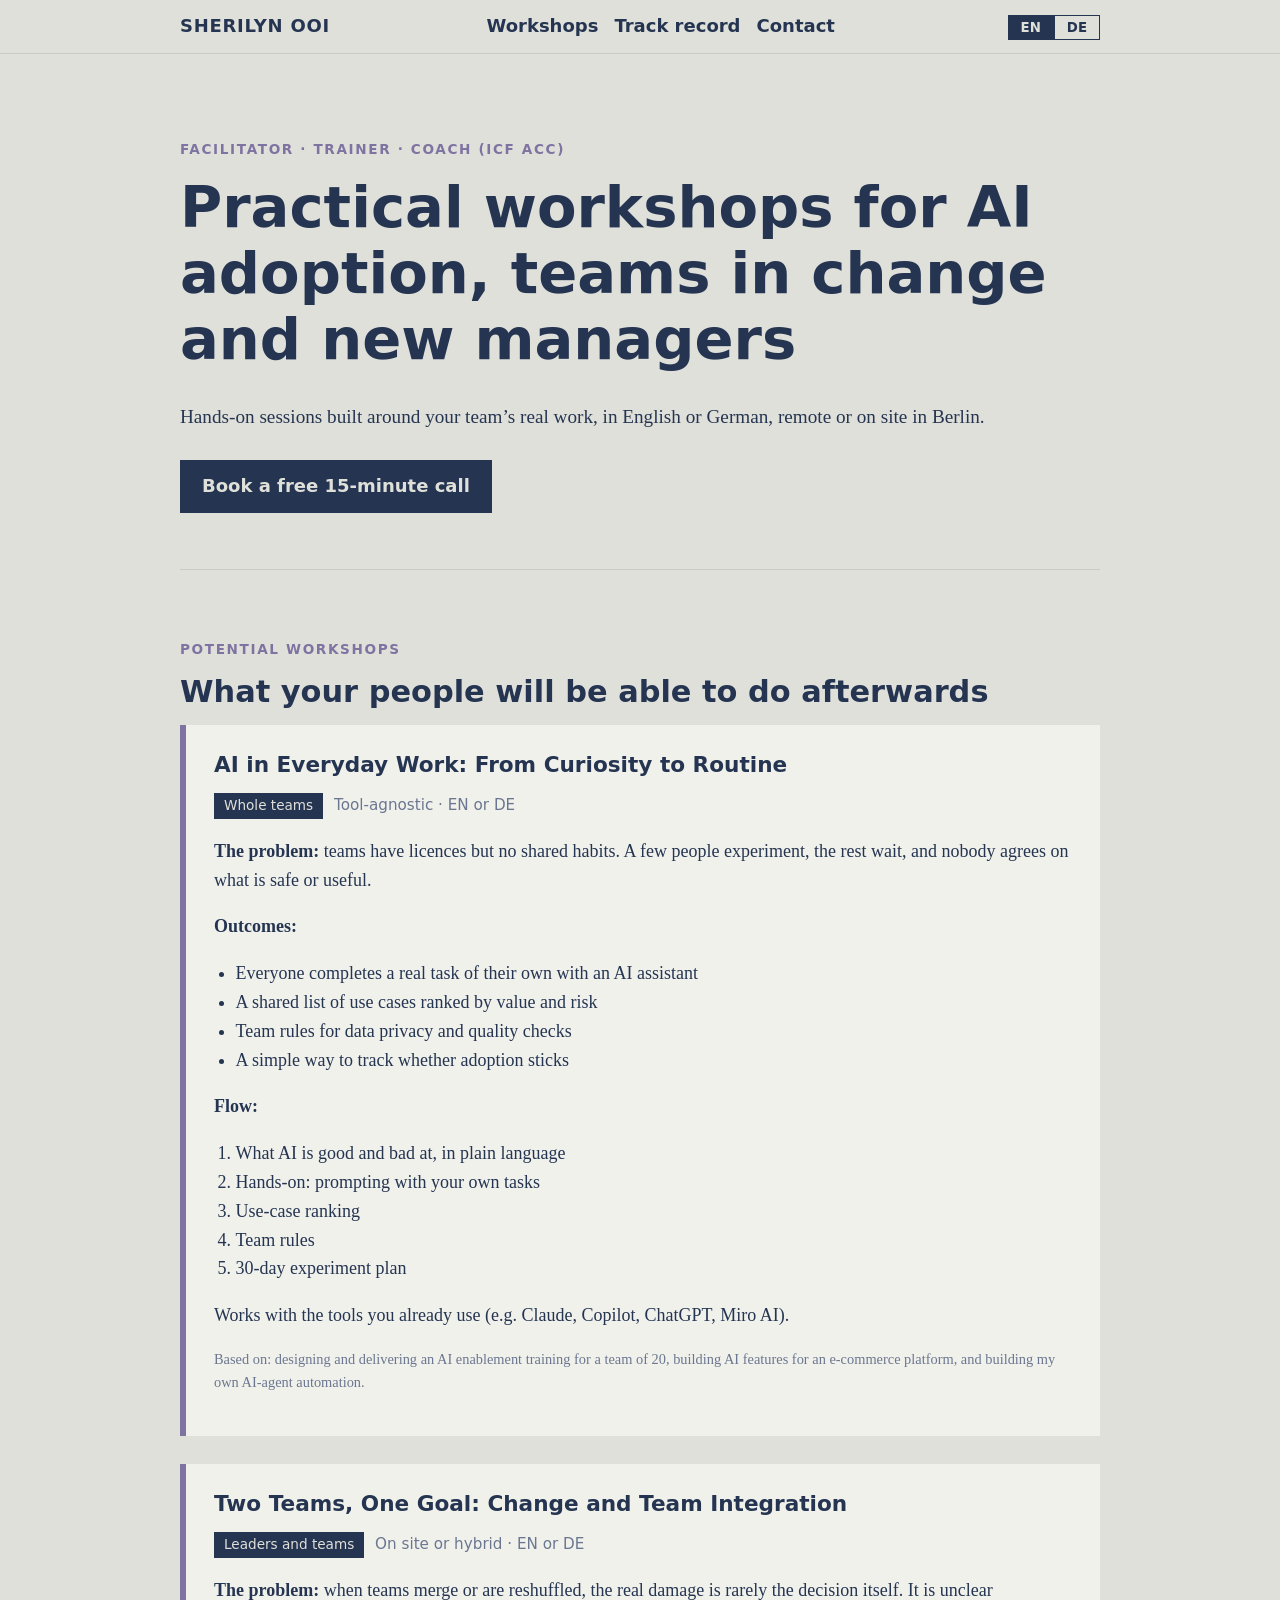
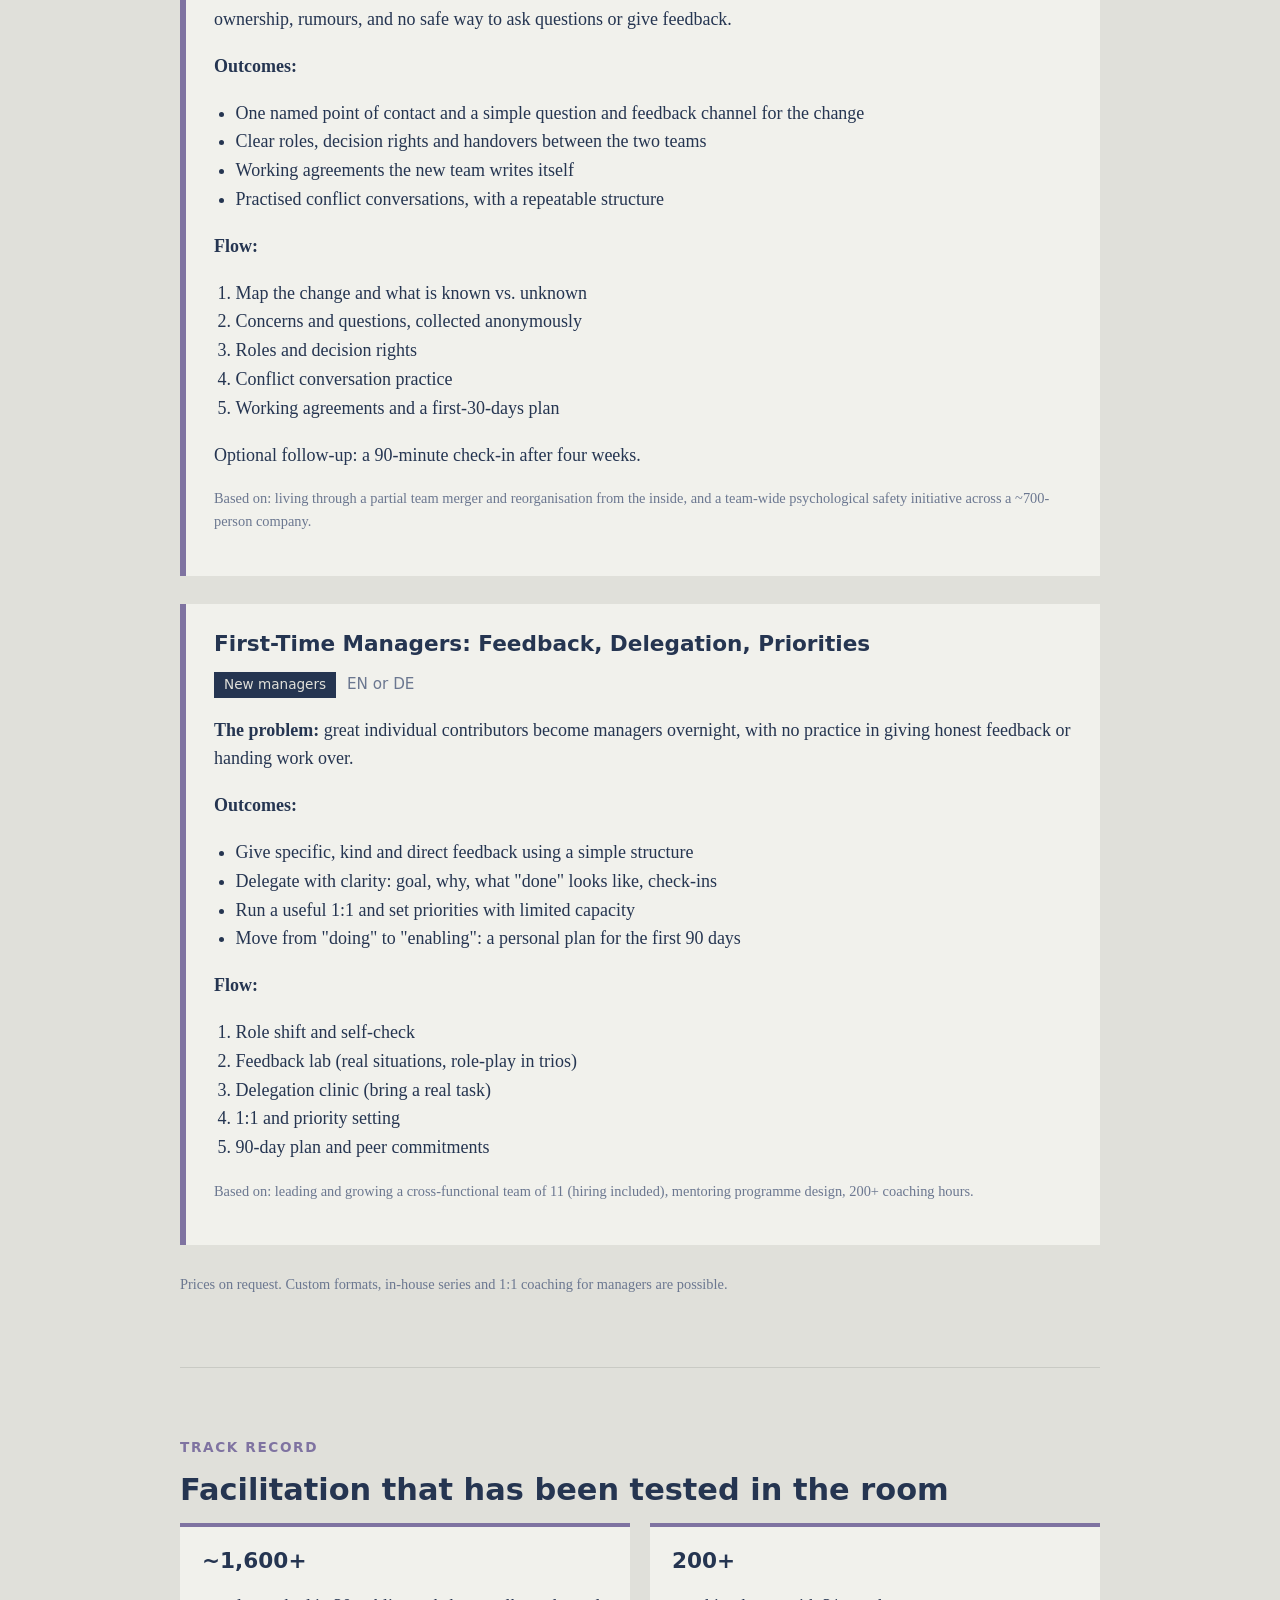
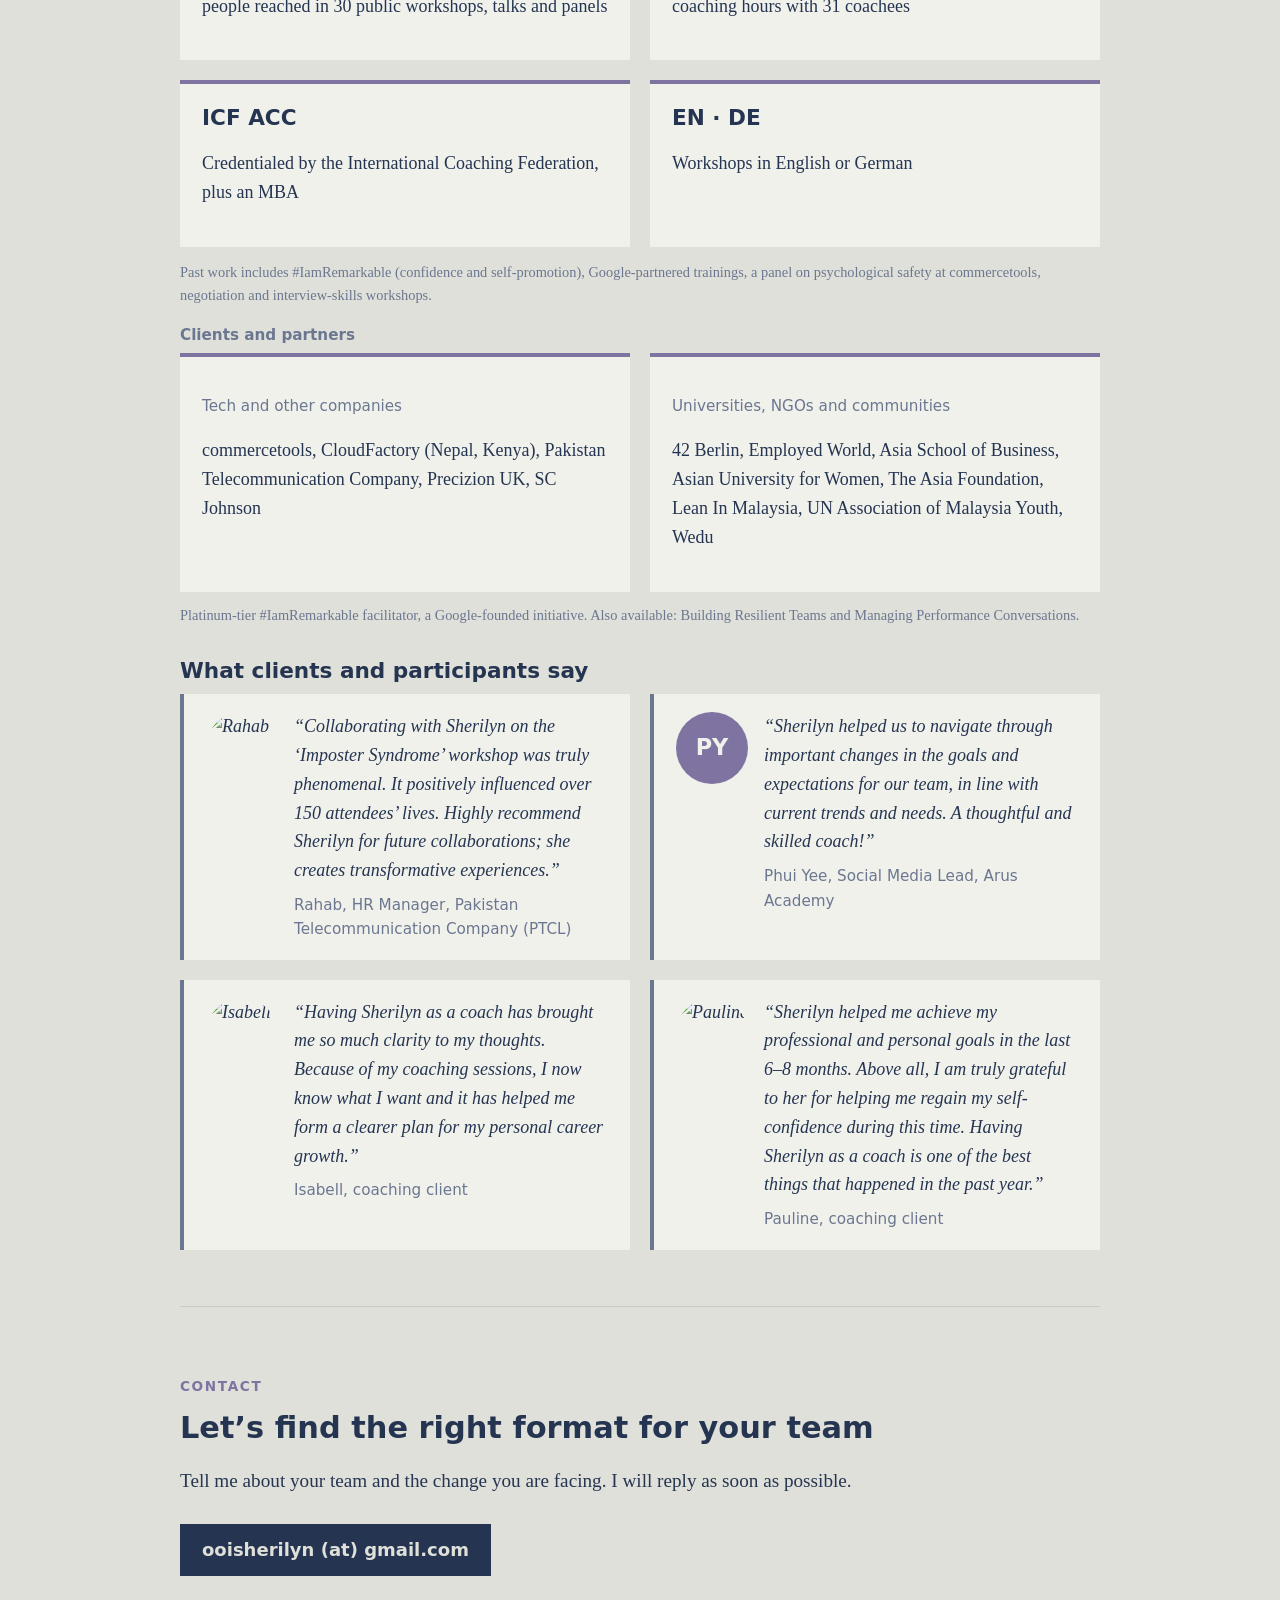
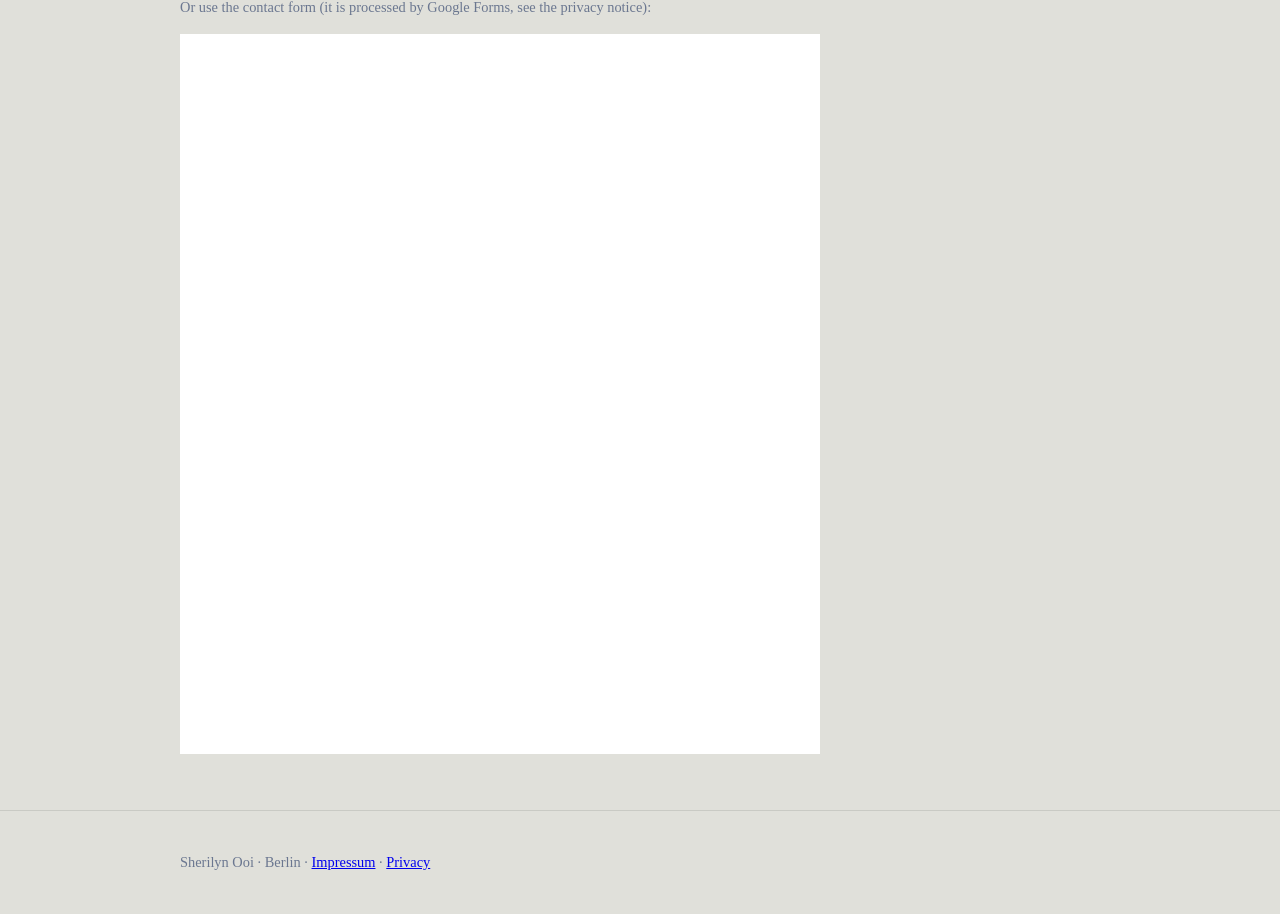
==== freelance.html @ 62cc02b4 "Add files via upload" ====
<!doctype html>
<html lang="en" data-lang="en">
<head>
<meta charset="utf-8">
<meta name="viewport" content="width=device-width, initial-scale=1">
<title>Sherilyn Ooi – Workshops / Workshops</title>
<meta name="description" content="Workshops for new managers, team integration and AI in everyday work. Workshops für neue Führungskräfte, Teamintegration und KI im Arbeitsalltag.">
<link rel="stylesheet" href="fonts/fonts.css">
<!-- Analytics (cookieless, EU): add Plausible or Umami snippet here once the domain exists.
     <script defer data-domain="YOURDOMAIN" src="https://plausible.io/js/script.js"></script> -->
<style>
  /* Brand tokens taken from the "Craft Your Story" deck */
  :root{
    --bg:#e0e0da; --paper:#f1f1ec; --navy:#253551; --slate:#6b7790; --purple:#7f73a1; --line:#c9cac4;
    --head:'Barlow Semi Condensed',system-ui,sans-serif; --body:'PT Serif',Georgia,serif;
  }
  *{box-sizing:border-box}
  html{scroll-behavior:smooth}
  body{margin:0;background:var(--bg);color:var(--navy);font-family:var(--body);font-size:18px;line-height:1.6}
  .wrap{max-width:960px;margin:0 auto;padding:0 20px}
  header{position:sticky;top:0;background:var(--bg);border-bottom:1px solid var(--line);z-index:5}
  header .wrap{display:flex;justify-content:space-between;align-items:center;gap:12px;padding-top:12px;padding-bottom:12px}
  .brand{font-family:var(--head);font-weight:700;letter-spacing:.04em;text-transform:uppercase}
  nav a{font-family:var(--head);font-weight:600;color:var(--navy);text-decoration:none;margin-right:16px}
  .lang button{font-family:var(--head);font-weight:600;border:1px solid var(--navy);background:transparent;color:var(--navy);padding:4px 12px;cursor:pointer}
  .lang button[aria-pressed=true]{background:var(--navy);color:var(--bg)}
  h1,h2,h3{font-family:var(--head);line-height:1.15;margin:0 0 .5em}
  h1{font-size:clamp(2.2rem,6vw,3.6rem);font-weight:700}
  h2{font-size:1.9rem;font-weight:700;margin-top:0}
  h3{font-size:1.35rem;font-weight:600}
  .eyebrow{font-family:var(--head);color:var(--purple);font-weight:600;letter-spacing:.12em;text-transform:uppercase;font-size:.85rem}
  section{padding:56px 0;border-top:1px solid var(--line)}
  .hero{padding:72px 0 56px;border-top:0}
  .lead{font-size:1.2rem;max-width:44em}
  .btn{display:inline-block;background:var(--navy);color:var(--bg);font-family:var(--head);font-weight:600;padding:12px 22px;text-decoration:none;margin-top:8px}
  .grid{display:grid;gap:20px;grid-template-columns:repeat(auto-fit,minmax(260px,1fr))}
  .card{background:var(--paper);border-top:4px solid var(--purple);padding:22px}
  .meta{font-family:var(--head);color:var(--slate);font-size:.95rem}
  .offer{background:var(--paper);padding:28px;margin-bottom:28px;border-left:6px solid var(--purple)}
  .offer ol,.offer ul{padding-left:1.2em;margin:.4em 0 1em}
  .tag{display:inline-block;font-family:var(--head);font-size:.85rem;background:var(--navy);color:var(--bg);padding:2px 10px;margin-right:6px}
  blockquote{margin:0;padding:18px 22px;background:var(--paper);border-left:4px solid var(--slate);font-style:italic}
  blockquote cite{display:block;font-style:normal;font-family:var(--head);color:var(--slate);margin-top:8px;font-size:.95rem}
  .note{font-size:.9rem;color:var(--slate)}
  .hero-grid{display:grid;grid-template-columns:1fr auto;gap:32px;align-items:center}
  .portrait{margin:0;max-width:340px}.portrait img{width:340px;height:260px;object-fit:cover;display:block}
  .cols2{display:grid;gap:20px;grid-template-columns:1fr 1fr}
  .av{width:72px;height:72px;border-radius:50%;object-fit:cover;flex:none}
  .av-i{width:72px;height:72px;border-radius:50%;flex:none;background:var(--purple);color:var(--paper);display:flex;align-items:center;justify-content:center;font-family:var(--head);font-weight:700;font-size:1.4rem;font-style:normal}
  blockquote.t{display:flex;gap:16px;align-items:flex-start}
  .offer ol.flow{margin:.2em 0 1em}
  @media(max-width:700px){.hero-grid{grid-template-columns:1fr}.cols2{grid-template-columns:1fr}.portrait img{width:100%;height:auto;max-height:360px}}
  footer{padding:40px 0;border-top:1px solid var(--line);font-size:.95rem}
  /* bilingual switch */
  html[data-lang="en"] [lang="de"]{display:none}
  html[data-lang="de"] [lang="en"]{display:none}
  @media(max-width:560px){body{font-size:17px}nav{display:none}}
</style>
</head>
<body>
<header><div class="wrap">
  <div class="brand">Sherilyn Ooi</div>
  <nav><a href="#workshops"><span lang="en">Workshops</span><span lang="de">Workshops</span></a><a href="#proof"><span lang="en">Track record</span><span lang="de">Referenzen</span></a><a href="#contact"><span lang="en">Contact</span><span lang="de">Kontakt</span></a></nav>
  <div class="lang" role="group" aria-label="Language">
    <button type="button" data-set="en" aria-pressed="true">EN</button><button type="button" data-set="de" aria-pressed="false">DE</button>
  </div>
</div></header>

<main class="wrap">
<section class="hero"><div class="hero-grid"><div>
  <p class="eyebrow"><span lang="en">Facilitator · Trainer · Coach (ICF ACC)</span><span lang="de">Facilitatorin · Trainerin · Coach (ICF ACC)</span></p>
  <h1><span lang="en">Practical workshops for AI adoption, teams in change and new managers</span><span lang="de">Praxisnahe Workshops für KI-Einführung, Teams im Wandel und neue Führungskräfte</span></h1>
  <p class="lead"><span lang="en">Hands-on sessions built around your team’s real work, in English or German, remote or on site in Berlin.</span><span lang="de">Praxisnahe Formate, die an der echten Arbeit Ihres Teams ansetzen, auf Deutsch oder Englisch, remote oder vor Ort in Berlin.</span></p>
  <a class="btn" href="#contact"><span lang="en">Book a free 15-minute call</span><span lang="de">Kostenloses 15-Minuten-Gespräch buchen</span></a>
</div>
<figure class="portrait"><img src="assets/photos/sherilyn.jpg" alt="Sherilyn Ooi facilitating a workshop at 42 Berlin" onerror="this.parentNode.remove()"><figcaption class="note"><span lang="en">Workshop at 42 Berlin, November 2026</span><span lang="de">Workshop bei 42 Berlin, November 2026</span></figcaption></figure>
</div></section>

<section id="workshops">
  <p class="eyebrow"><span lang="en">Potential workshops</span><span lang="de">Mögliche Workshops</span></p>
  <h2><span lang="en">What your people will be able to do afterwards</span><span lang="de">Was Ihre Mitarbeitenden danach können</span></h2>

  <article class="offer">
    <h3><span lang="en">AI in Everyday Work: From Curiosity to Routine</span><span lang="de">KI im Arbeitsalltag: Von Neugier zur Routine</span></h3>
    <p class="meta"><span class="tag"><span lang="en">Whole teams</span><span lang="de">Ganze Teams</span></span> <span lang="en">Tool-agnostic · EN or DE</span><span lang="de">Tool-unabhängig · DE oder EN</span></p>
    <p lang="en"><strong>The problem:</strong> teams have licences but no shared habits. A few people experiment, the rest wait, and nobody agrees on what is safe or useful.</p>
    <p lang="de"><strong>Das Problem:</strong> Teams haben Lizenzen, aber keine gemeinsamen Gewohnheiten. Wenige experimentieren, die anderen warten, und niemand ist sich einig, was sicher und nützlich ist.</p>
    <p lang="en"><strong>Outcomes:</strong></p>
    <ul lang="en"><li>Everyone completes a real task of their own with an AI assistant</li><li>A shared list of use cases ranked by value and risk</li><li>Team rules for data privacy and quality checks</li><li>A simple way to track whether adoption sticks</li></ul>
    <p lang="de"><strong>Ergebnisse:</strong></p>
    <ul lang="de"><li>Alle erledigen eine echte eigene Aufgabe mit einem KI-Assistenten</li><li>Eine gemeinsame Liste von Anwendungsfällen, geordnet nach Nutzen und Risiko</li><li>Teamregeln zu Datenschutz und Qualitätskontrolle</li><li>Ein einfacher Weg, zu prüfen, ob die Nutzung im Alltag bleibt</li></ul>
    <p lang="en"><strong>Flow:</strong></p>
    <ol class="flow" lang="en"><li>What AI is good and bad at, in plain language</li><li>Hands-on: prompting with your own tasks</li><li>Use-case ranking</li><li>Team rules</li><li>30-day experiment plan</li></ol>
    <p lang="en">Works with the tools you already use (e.g. Claude, Copilot, ChatGPT, Miro AI).</p>
    <p lang="de"><strong>Ablauf:</strong></p>
    <ol class="flow" lang="de"><li>Was KI gut und schlecht kann, in einfacher Sprache</li><li>Praxis: Prompten mit eigenen Aufgaben</li><li>Anwendungsfälle bewerten</li><li>Teamregeln</li><li>30-Tage-Experiment</li></ol>
    <p lang="de">Funktioniert mit den Tools, die Sie bereits nutzen (z. B. Claude, Copilot, ChatGPT, Miro AI).</p>
    <p class="note"><span lang="en">Based on: designing and delivering an AI enablement training for a team of 20, building AI features for an e-commerce platform, and building my own AI-agent automation.</span><span lang="de">Grundlage: Konzeption und Durchführung eines KI-Trainings für ein Team von 20 Personen, Entwicklung von KI-Funktionen für eine E-Commerce-Plattform und eigene KI-Agenten-Automatisierung.</span></p>
  </article>

  <article class="offer">
    <h3><span lang="en">Two Teams, One Goal: Change and Team Integration</span><span lang="de">Zwei Teams, ein Ziel: Veränderung und Teamintegration</span></h3>
    <p class="meta"><span class="tag"><span lang="en">Leaders and teams</span><span lang="de">Führung und Teams</span></span> <span lang="en">On site or hybrid · EN or DE</span><span lang="de">Vor Ort oder hybrid · DE oder EN</span></p>
    <p lang="en"><strong>The problem:</strong> when teams merge or are reshuffled, the real damage is rarely the decision itself. It is unclear ownership, rumours, and no safe way to ask questions or give feedback.</p>
    <p lang="de"><strong>Das Problem:</strong> Wenn Teams zusammengelegt oder neu sortiert werden, entsteht der eigentliche Schaden selten durch die Entscheidung selbst, sondern durch unklare Verantwortung, Gerüchte und fehlende Möglichkeiten, Fragen zu stellen oder Feedback zu geben.</p>
    <p lang="en"><strong>Outcomes:</strong></p>
    <ul lang="en"><li>One named point of contact and a simple question and feedback channel for the change</li><li>Clear roles, decision rights and handovers between the two teams</li><li>Working agreements the new team writes itself</li><li>Practised conflict conversations, with a repeatable structure</li></ul>
    <p lang="de"><strong>Ergebnisse:</strong></p>
    <ul lang="de"><li>Eine benannte Ansprechperson und ein einfacher Kanal für Fragen und Feedback zur Veränderung</li><li>Klare Rollen, Entscheidungsrechte und Übergaben zwischen den beiden Teams</li><li>Arbeitsvereinbarungen, die das neue Team selbst formuliert</li><li>Geübte Konfliktgespräche mit einer wiederholbaren Struktur</li></ul>
    <p lang="en"><strong>Flow:</strong></p>
    <ol class="flow" lang="en"><li>Map the change and what is known vs. unknown</li><li>Concerns and questions, collected anonymously</li><li>Roles and decision rights</li><li>Conflict conversation practice</li><li>Working agreements and a first-30-days plan</li></ol>
    <p lang="en">Optional follow-up: a 90-minute check-in after four weeks.</p>
    <p lang="de"><strong>Ablauf:</strong></p>
    <ol class="flow" lang="de"><li>Die Veränderung kartieren: Was ist bekannt, was offen?</li><li>Sorgen und Fragen anonym sammeln</li><li>Rollen und Entscheidungsrechte</li><li>Konfliktgespräche üben</li><li>Arbeitsvereinbarungen und Plan für die ersten 30 Tage</li></ol>
    <p lang="de">Optional: 90-Minuten-Check-in nach vier Wochen.</p>
    <p class="note"><span lang="en">Based on: living through a partial team merger and reorganisation from the inside, and a team-wide psychological safety initiative across a ~700-person company.</span><span lang="de">Grundlage: Erfahrung aus einer teilweisen Teamzusammenlegung und Umstrukturierung von innen und einer unternehmensweiten Initiative für psychologische Sicherheit in einem Unternehmen mit ca. 700 Mitarbeitenden.</span></p>
  </article>

  <article class="offer">
    <h3><span lang="en">First-Time Managers: Feedback, Delegation, Priorities</span><span lang="de">Erste Führungsrolle: Feedback, Delegieren, Prioritäten</span></h3>
    <p class="meta"><span class="tag"><span lang="en">New managers</span><span lang="de">Neue Führungskräfte</span></span> <span lang="en">EN or DE</span><span lang="de">DE oder EN</span></p>
    <p lang="en"><strong>The problem:</strong> great individual contributors become managers overnight, with no practice in giving honest feedback or handing work over.</p>
    <p lang="de"><strong>Das Problem:</strong> Starke Fachkräfte werden über Nacht Führungskraft, ohne je geübt zu haben, ehrliches Feedback zu geben oder Aufgaben abzugeben.</p>
    <p lang="en"><strong>Outcomes:</strong></p>
    <ul lang="en"><li>Give specific, kind and direct feedback using a simple structure</li><li>Delegate with clarity: goal, why, what "done" looks like, check-ins</li><li>Run a useful 1:1 and set priorities with limited capacity</li><li>Move from "doing" to "enabling": a personal plan for the first 90 days</li></ul>
    <p lang="de"><strong>Ergebnisse:</strong></p>
    <ul lang="de"><li>Konkretes, wertschätzendes und direktes Feedback mit einer einfachen Struktur geben</li><li>Klar delegieren: Ziel, Zweck, Fertig-Kriterium, Abstimmungstermine</li><li>Ein nützliches 1:1 führen und bei knappen Kapazitäten Prioritäten setzen</li><li>Vom „Selbermachen“ zum „Ermöglichen“: ein persönlicher Plan für die ersten 90 Tage</li></ul>
    <p lang="en"><strong>Flow:</strong></p>
    <ol class="flow" lang="en"><li>Role shift and self-check</li><li>Feedback lab (real situations, role-play in trios)</li><li>Delegation clinic (bring a real task)</li><li>1:1 and priority setting</li><li>90-day plan and peer commitments</li></ol>
    <p lang="de"><strong>Ablauf:</strong></p>
    <ol class="flow" lang="de"><li>Rollenwechsel und Selbstcheck</li><li>Feedback-Labor (echte Situationen, Rollenspiele in Dreiergruppen)</li><li>Delegations-Sprechstunde (eigene Aufgabe mitbringen)</li><li>1:1 und Priorisierung</li><li>90-Tage-Plan und Zusagen unter Kolleg:innen</li></ol>
    <p class="note"><span lang="en">Based on: leading and growing a cross-functional team of 11 (hiring included), mentoring programme design, 200+ coaching hours.</span><span lang="de">Grundlage: Leitung und Aufbau eines funktionsübergreifenden Teams mit 11 Personen (inkl. Einstellungen), Konzeption von Mentoring-Programmen, über 200 Coaching-Stunden.</span></p>
  </article>
  <p class="note"><span lang="en">Prices on request. Custom formats, in-house series and 1:1 coaching for managers are possible.</span><span lang="de">Preise auf Anfrage. Individuelle Formate, interne Workshop-Reihen und 1:1-Coaching für Führungskräfte sind möglich.</span></p>
</section>

<section id="proof">
  <p class="eyebrow"><span lang="en">Track record</span><span lang="de">Referenzen</span></p>
  <h2><span lang="en">Facilitation that has been tested in the room</span><span lang="de">Facilitation, die sich im Raum bewährt hat</span></h2>
  <div class="cols2">
    <div class="card"><h3>~1,600+</h3><p lang="en">people reached in 30 public workshops, talks and panels</p><p lang="de">Teilnehmende in 30 öffentlichen Workshops, Vorträgen und Panels</p></div>
    <div class="card"><h3>200+</h3><p lang="en">coaching hours with 31 coachees</p><p lang="de">Coaching-Stunden mit 31 Coachees</p></div>
    <div class="card"><h3>ICF ACC</h3><p lang="en">Credentialed by the International Coaching Federation, plus an MBA</p><p lang="de">Zertifiziert durch die International Coaching Federation, dazu ein MBA</p></div>
    <div class="card"><h3>EN · DE</h3><p lang="en">Workshops in English or German</p><p lang="de">Workshops auf Englisch oder Deutsch</p></div>
  </div>
  <p class="note"><span lang="en">Past work includes #IamRemarkable (confidence and self-promotion), Google-partnered trainings, a panel on psychological safety at commercetools, negotiation and interview-skills workshops.</span><span lang="de">Frühere Arbeit u. a. #IamRemarkable (Selbstvertrauen und Selbstdarstellung), Trainings mit Google, ein Panel zu psychologischer Sicherheit bei commercetools, Workshops zu Verhandlung und Bewerbungsgesprächen.</span></p>

  <div class="clients" style="margin-top:20px">
    <h3 class="meta" style="margin:0 0 8px"><span lang="en">Clients and partners</span><span lang="de">Kunden und Partner</span></h3>
    <div class="cols2">
      <div class="card"><p class="meta"><span lang="en">Tech and other companies</span><span lang="de">Tech- und weitere Unternehmen</span></p><p>commercetools, CloudFactory (Nepal, Kenya), Pakistan Telecommunication Company, Precizion UK, SC Johnson</p></div>
      <div class="card"><p class="meta"><span lang="en">Universities, NGOs and communities</span><span lang="de">Hochschulen, NGOs und Communities</span></p><p>42 Berlin, Employed World, Asia School of Business, Asian University for Women, The Asia Foundation, Lean In Malaysia, UN Association of Malaysia Youth, Wedu</p></div>
    </div>
  </div>
  <p class="note" style="margin-top:12px"><span lang="en">Platinum-tier #IamRemarkable facilitator, a Google-founded initiative. Also available: Building Resilient Teams and Managing Performance Conversations.</span><span lang="de">Platin-Facilitatorin bei #IamRemarkable, einer von Google gegründeten Initiative. Außerdem im Angebot: „Resiliente Teams aufbauen“ und „Leistungsgespräche wirksam führen“.</span></p>

  <h3 style="margin-top:32px"><span lang="en">What clients and participants say</span><span lang="de">Was Kund:innen und Teilnehmende sagen</span></h3>
  <div class="cols2">
    <blockquote class="t"><img class="av" src="assets/photos/rahab.jpg" alt="Rahab" loading="lazy"><div><span lang="en">“Collaborating with Sherilyn on the ‘Imposter Syndrome’ workshop was truly phenomenal. It positively influenced over 150 attendees’ lives. Highly recommend Sherilyn for future collaborations; she creates transformative experiences.”</span><span lang="de">„Die Zusammenarbeit mit Sherilyn beim Workshop ‚Imposter-Syndrom‘ war wirklich phänomenal. Er hat das Leben von über 150 Teilnehmenden positiv beeinflusst. Ich empfehle Sherilyn uneingeschränkt für weitere Kooperationen; sie schafft transformative Erfahrungen.“</span><cite>Rahab, HR Manager, Pakistan Telecommunication Company (PTCL)</cite></div></blockquote>
    <blockquote class="t"><div class="av-i" aria-hidden="true">PY</div><div><span lang="en">“Sherilyn helped us to navigate through important changes in the goals and expectations for our team, in line with current trends and needs. A thoughtful and skilled coach!”</span><span lang="de">„Sherilyn hat uns geholfen, mit wichtigen Änderungen bei Zielen und Erwartungen in unserem Team umzugehen. Eine umsichtige und kompetente Coachin!“</span><cite>Phui Yee, Social Media Lead, Arus Academy</cite></div></blockquote>
    <blockquote class="t"><img class="av" src="assets/photos/isabell.jpg" alt="Isabell" loading="lazy"><div><span lang="en">“Having Sherilyn as a coach has brought me so much clarity to my thoughts. Because of my coaching sessions, I now know what I want and it has helped me form a clearer plan for my personal career growth.”</span><span lang="de">„Sherilyn als Coach hat mir sehr viel Klarheit gebracht. Durch die Coaching-Sessions weiß ich jetzt, was ich will, und habe einen klareren Plan für meine berufliche Entwicklung.“</span><cite>Isabell, coaching client</cite></div></blockquote>
    <blockquote class="t"><img class="av" src="assets/photos/pauline.jpg" alt="Pauline" loading="lazy"><div><span lang="en">“Sherilyn helped me achieve my professional and personal goals in the last 6–8 months. Above all, I am truly grateful to her for helping me regain my self-confidence during this time. Having Sherilyn as a coach is one of the best things that happened in the past year.”</span><span lang="de">„Sherilyn hat mir geholfen, meine beruflichen und persönlichen Ziele in den letzten 6–8 Monaten zu erreichen. Vor allem bin ich ihr dankbar, dass ich in dieser Zeit mein Selbstvertrauen zurückgewonnen habe. Sherilyn als Coach zu haben, gehört zu den besten Dingen, die mir im vergangenen Jahr passiert sind.“</span><cite>Pauline, coaching client</cite></div></blockquote>
  </div>
</section>

<section id="contact">
  <p class="eyebrow"><span lang="en">Contact</span><span lang="de">Kontakt</span></p>
  <h2><span lang="en">Let’s find the right format for your team</span><span lang="de">Finden wir das passende Format für Ihr Team</span></h2>
  <p class="lead"><span lang="en">Tell me about your team and the change you are facing. I will reply as soon as possible.</span><span lang="de">Erzählen Sie mir von Ihrem Team und der anstehenden Veränderung. Ich antworte so schnell wie möglich.</span></p>
  <a class="btn mail" href="#contact" data-subject="Workshop">ooisherilyn (at) gmail.com</a>
  <p class="note" style="margin-top:20px"><span lang="en">Or use the contact form (it is processed by Google Forms, see the privacy notice):</span><span lang="de">Oder nutzen Sie das Kontaktformular (Verarbeitung über Google Forms, siehe Datenschutzerklärung):</span></p>
  <iframe src="https://docs.google.com/forms/d/e/1FAIpQLSdUksY0whNBCwvub4EhUKR4pakfTNyoDpqbZ3OjsNPMpITAcQ/viewform?embedded=true" title="Contact form" width="100%" height="720" frameborder="0" loading="lazy" style="border:0;background:#fff;max-width:640px;display:block">Loading…</iframe>
</section>
</main>
<footer><div class="wrap note">Sherilyn Ooi · Berlin · <a href="impressum.html">Impressum</a> · <a href="datenschutz.html"><span lang="en">Privacy</span><span lang="de">Datenschutz</span></a></div></footer>

<script>
(function(){
  var root=document.documentElement, buttons=document.querySelectorAll('.lang button');
  function set(l){root.setAttribute('data-lang',l);root.lang=l;
    buttons.forEach(function(b){b.setAttribute('aria-pressed',String(b.dataset.set===l))});
    try{localStorage.setItem('lang',l)}catch(e){}}
  var l=null;
  try{l=new URLSearchParams(location.search).get('lang')||localStorage.getItem('lang')}catch(e){}
  if(!l)l=(navigator.language||'en').slice(0,2)==='de'?'de':'en';
  set(l==='de'?'de':'en');
  buttons.forEach(function(b){b.addEventListener('click',function(){set(b.dataset.set)})});
})();
</script>
<script>
/* Email is assembled in the browser so scrapers reading the HTML never see a complete address. */
(function(){var u='ooisherilyn',d='gmail.com';document.querySelectorAll('a.mail').forEach(function(a){
 a.addEventListener('click',function(e){e.preventDefault();location.href='mailto:'+u+'@'+d+'?subject='+encodeURIComponent(a.dataset.subject||'Hello')});});})();
</script>
</body>
</html>
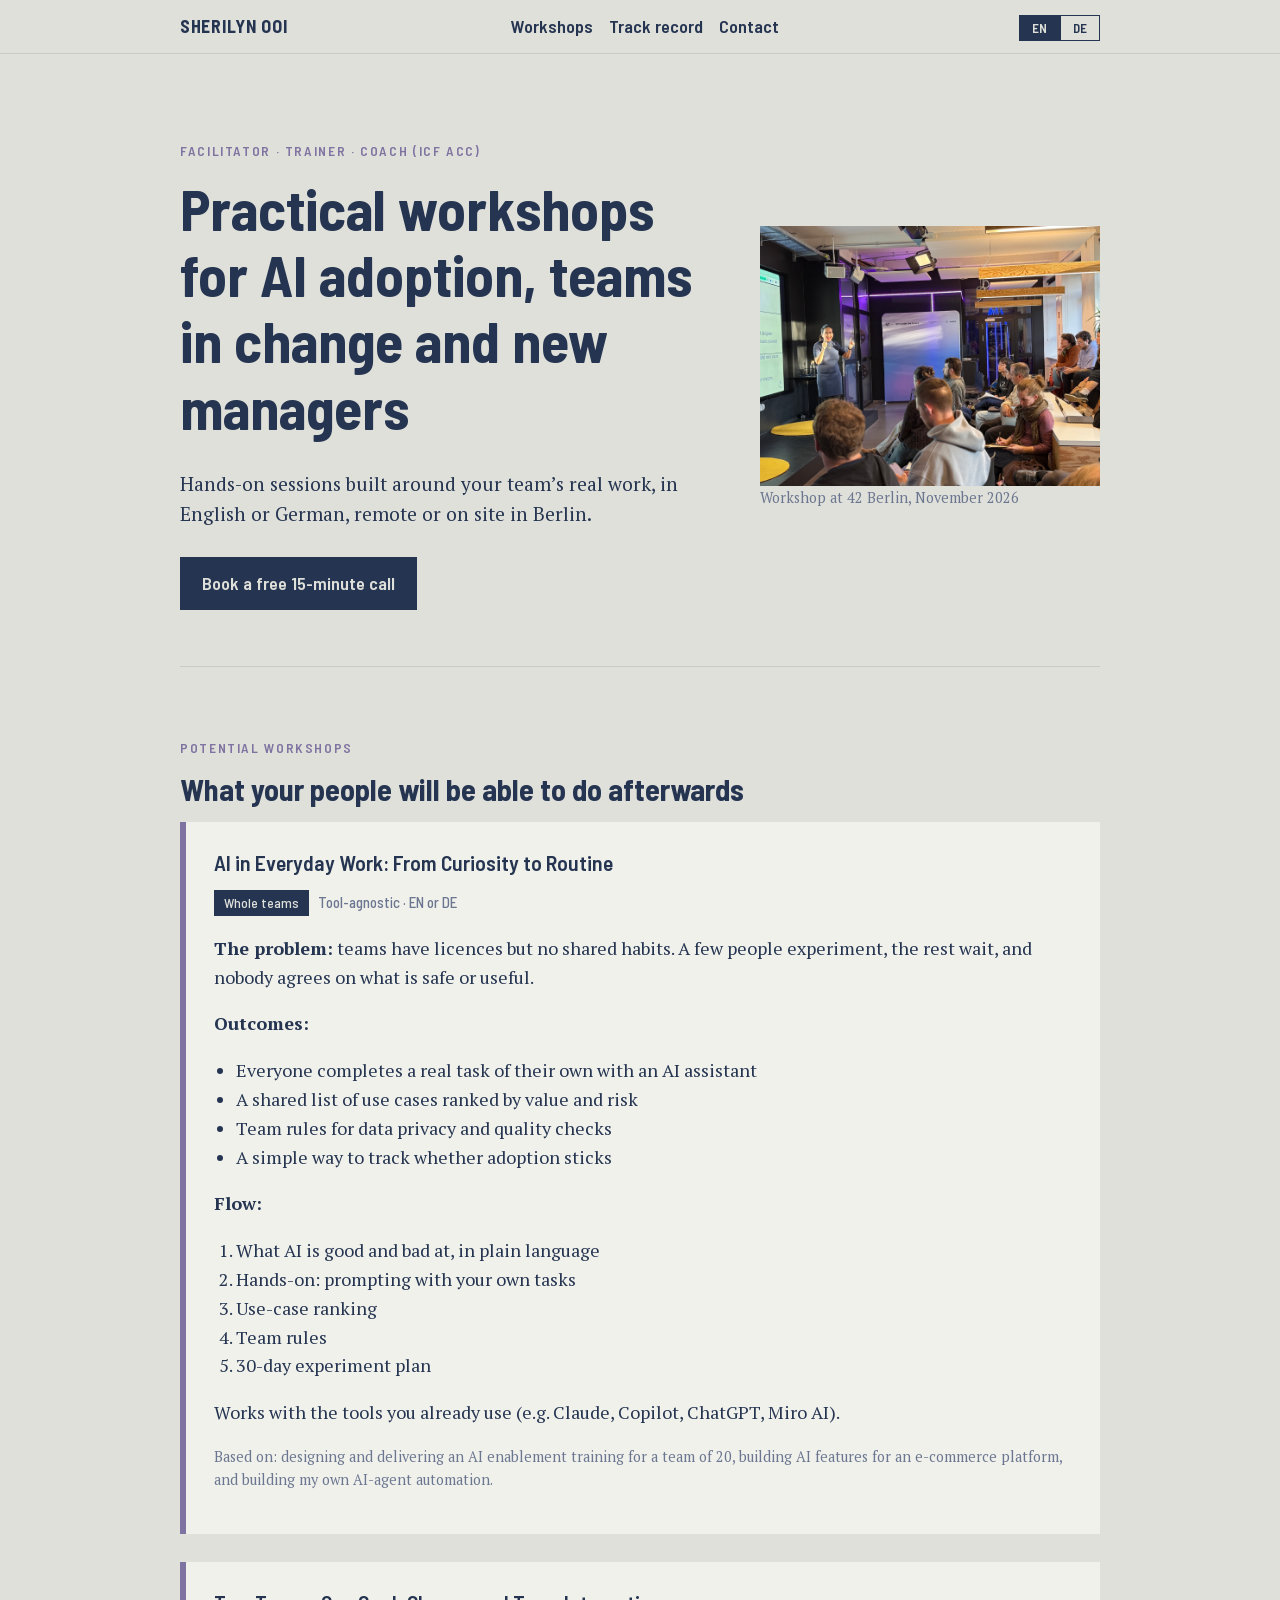
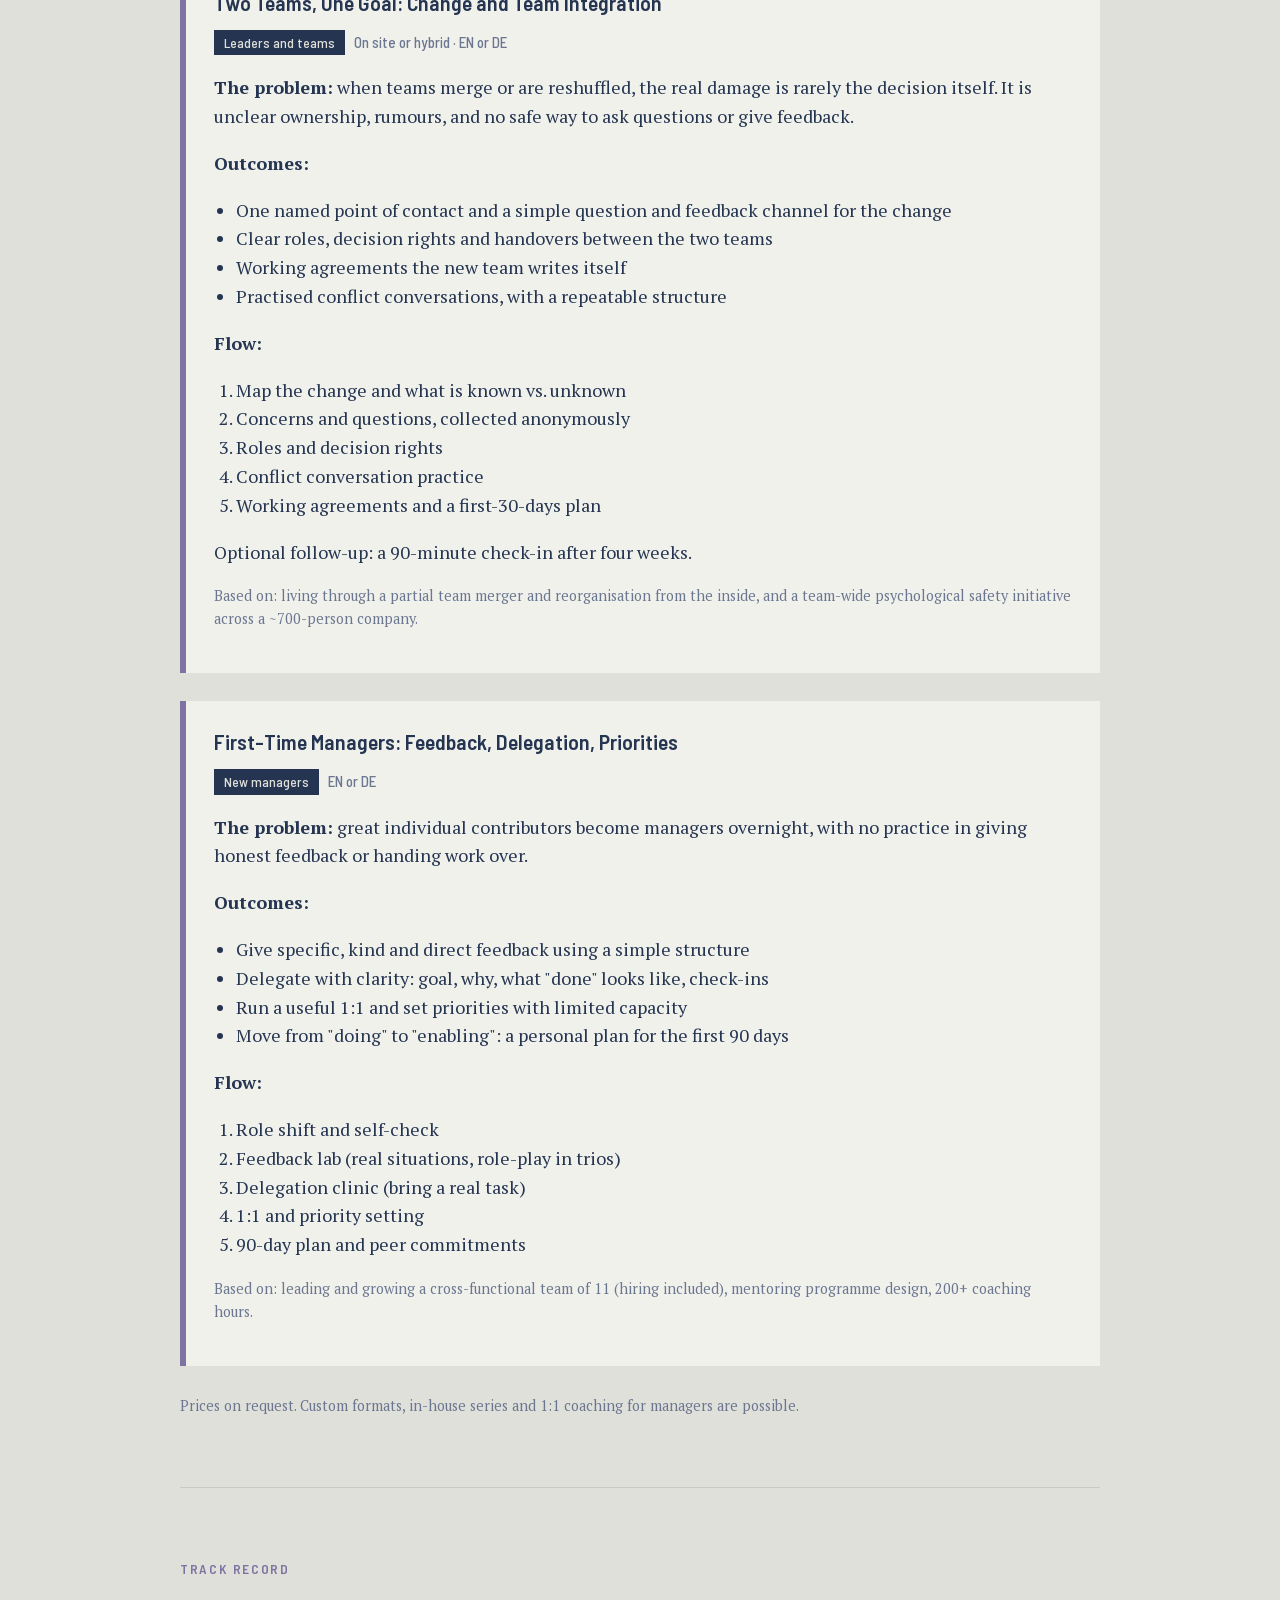
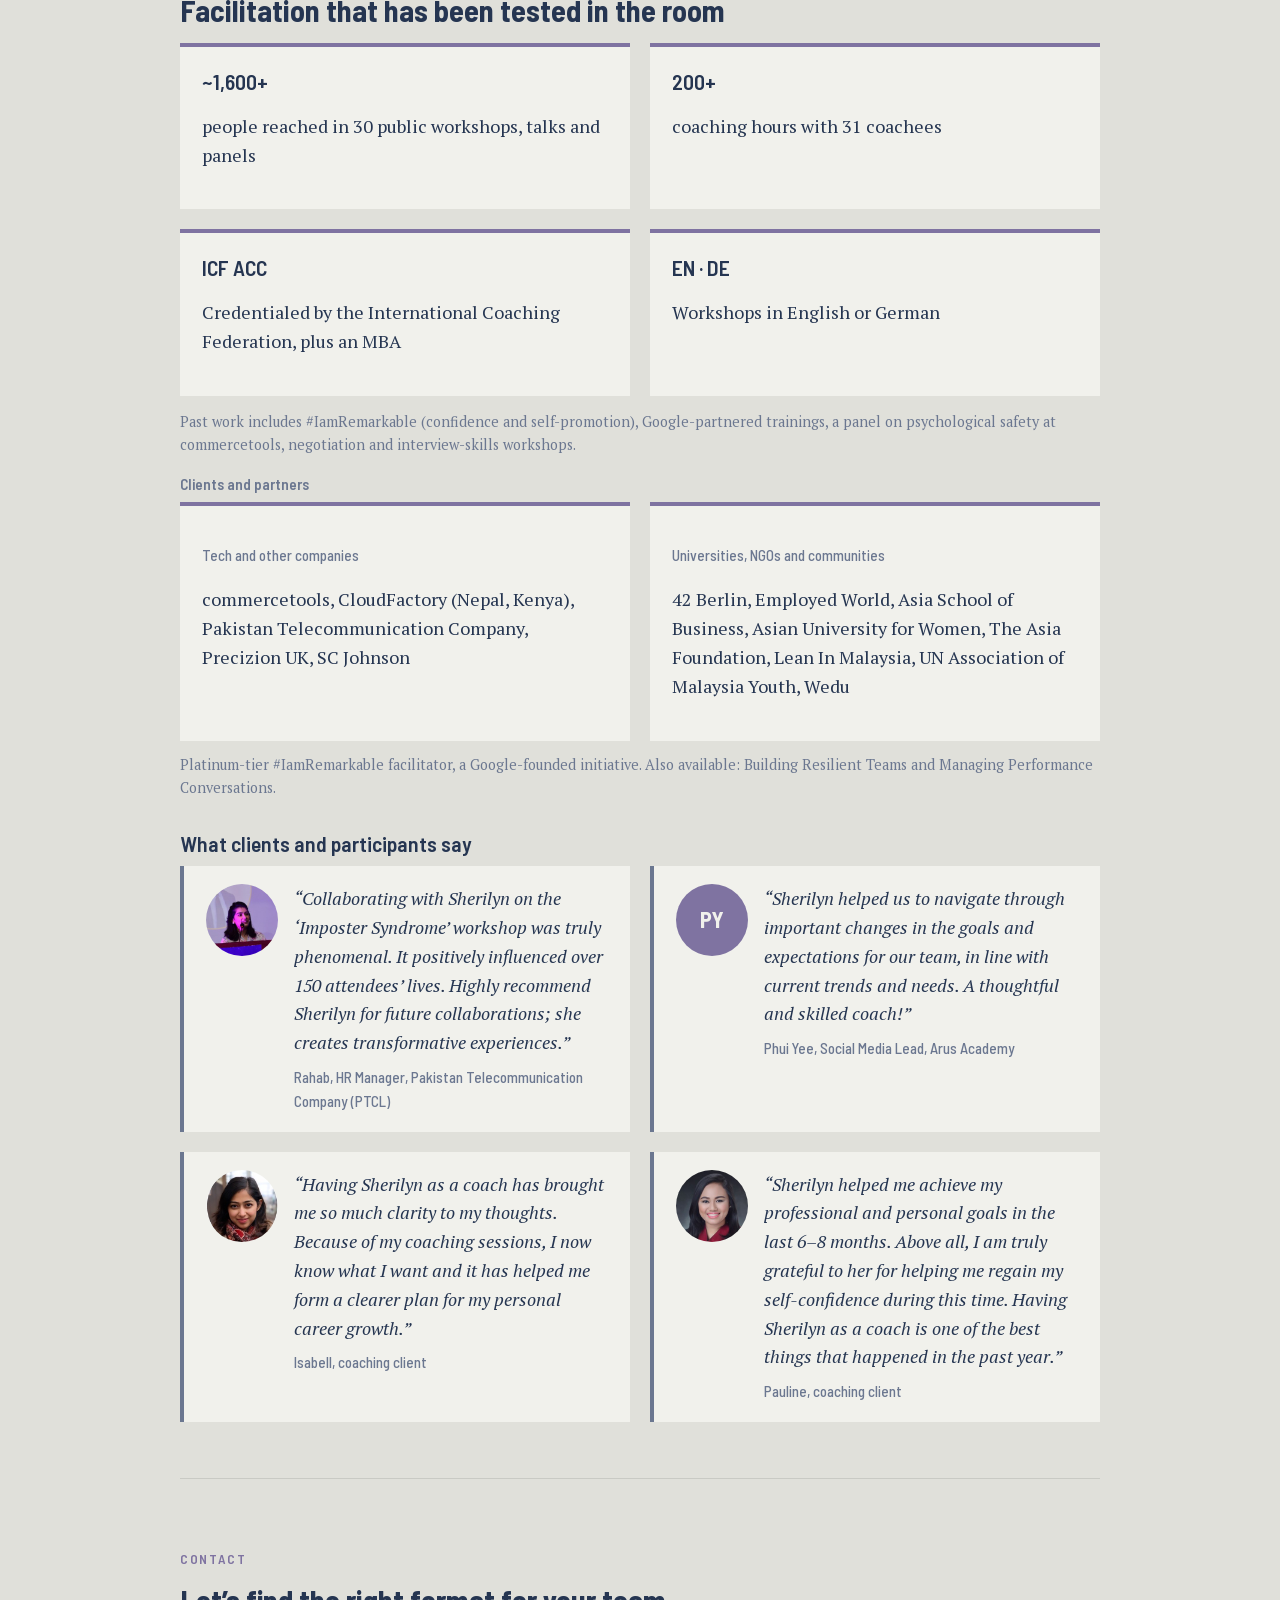
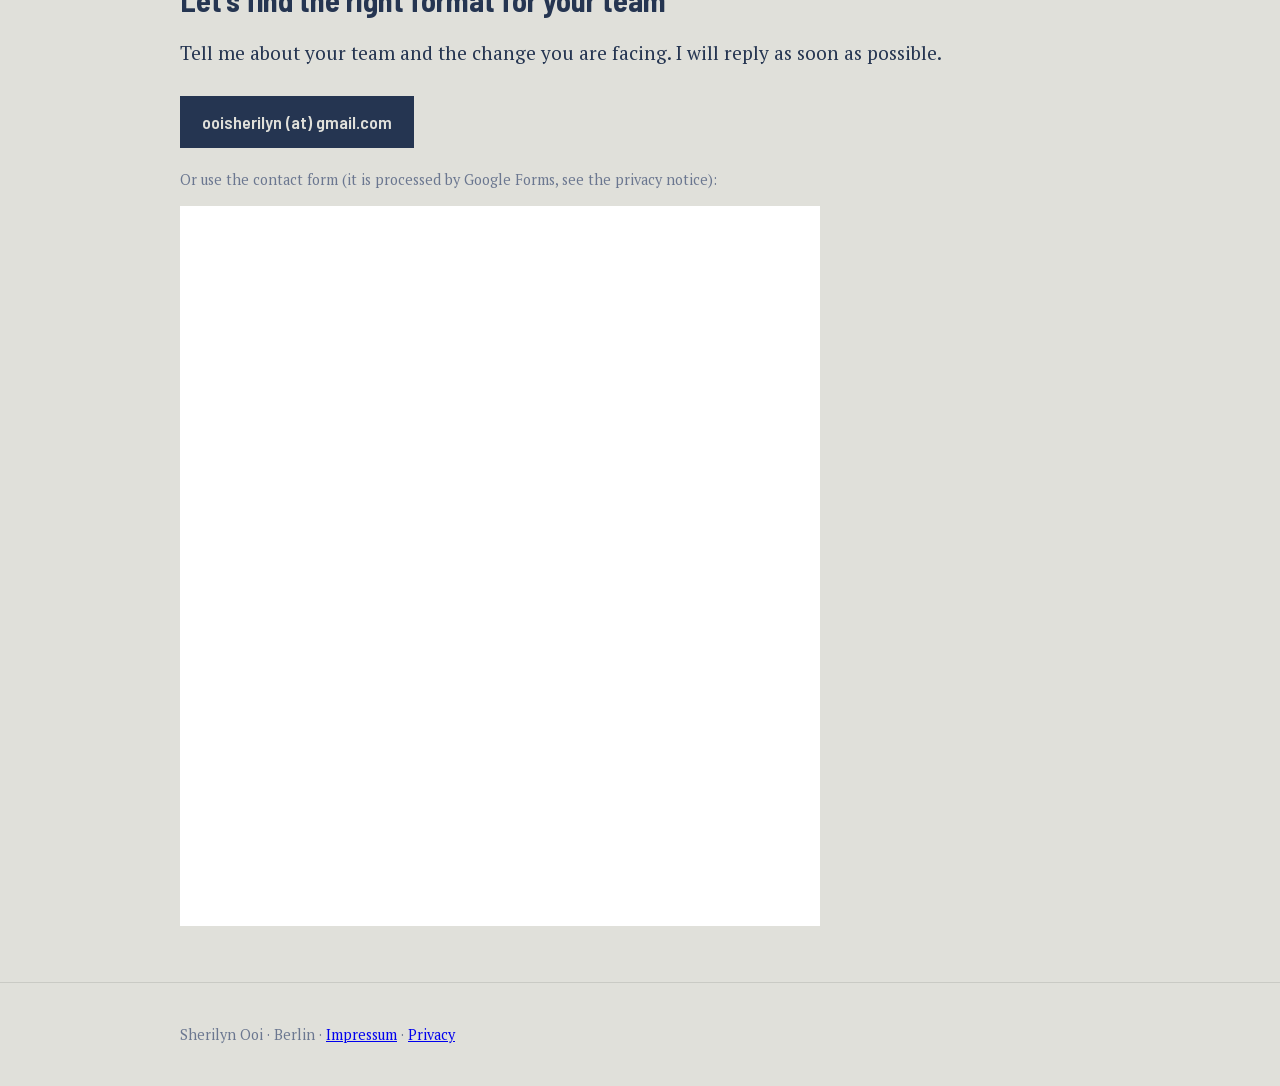
==== commit 7efcb0df: "Add files via upload" ====
--- a/freelance.html
+++ b/freelance.html
@@ -43,7 +43,7 @@
   blockquote cite{display:block;font-style:normal;font-family:var(--head);color:var(--slate);margin-top:8px;font-size:.95rem}
   .note{font-size:.9rem;color:var(--slate)}
   .hero-grid{display:grid;grid-template-columns:1fr auto;gap:32px;align-items:center}
-  .portrait{margin:0;max-width:340px}.portrait img{width:340px;height:260px;object-fit:cover;display:block}
+  .portrait{margin:0;max-width:340px}.portrait img{width:340px;height:260px;object-fit:cover;object-position:22% 40%;display:block}
   .cols2{display:grid;gap:20px;grid-template-columns:1fr 1fr}
   .av{width:72px;height:72px;border-radius:50%;object-fit:cover;flex:none}
   .av-i{width:72px;height:72px;border-radius:50%;flex:none;background:var(--purple);color:var(--paper);display:flex;align-items:center;justify-content:center;font-family:var(--head);font-weight:700;font-size:1.4rem;font-style:normal}
--- a/fonts/fonts.css
+++ b/fonts/fonts.css
@@ -0,0 +1,96 @@
+@font-face {
+  font-family: 'Barlow Semi Condensed';
+  font-style: normal;
+  font-weight: 500;
+  font-display: swap;
+  src: url(BarlowSemiCondensed-500-normal-latin-ext.woff2) format('woff2');
+  unicode-range: U+0100-02BA, U+02BD-02C5, U+02C7-02CC, U+02CE-02D7, U+02DD-02FF, U+0304, U+0308, U+0329, U+1D00-1DBF, U+1E00-1E9F, U+1EF2-1EFF, U+2020, U+20A0-20AB, U+20AD-20C4, U+2113, U+2C60-2C7F, U+A720-A7FF;
+}
+@font-face {
+  font-family: 'Barlow Semi Condensed';
+  font-style: normal;
+  font-weight: 500;
+  font-display: swap;
+  src: url(BarlowSemiCondensed-500-normal-latin.woff2) format('woff2');
+  unicode-range: U+0000-00FF, U+0131, U+0152-0153, U+02BB-02BC, U+02C6, U+02DA, U+02DC, U+0304, U+0308, U+0329, U+2000-206F, U+20AC, U+2122, U+2191, U+2193, U+2212, U+2215, U+FEFF, U+FFFD;
+}
+@font-face {
+  font-family: 'Barlow Semi Condensed';
+  font-style: normal;
+  font-weight: 600;
+  font-display: swap;
+  src: url(BarlowSemiCondensed-600-normal-latin-ext.woff2) format('woff2');
+  unicode-range: U+0100-02BA, U+02BD-02C5, U+02C7-02CC, U+02CE-02D7, U+02DD-02FF, U+0304, U+0308, U+0329, U+1D00-1DBF, U+1E00-1E9F, U+1EF2-1EFF, U+2020, U+20A0-20AB, U+20AD-20C4, U+2113, U+2C60-2C7F, U+A720-A7FF;
+}
+@font-face {
+  font-family: 'Barlow Semi Condensed';
+  font-style: normal;
+  font-weight: 600;
+  font-display: swap;
+  src: url(BarlowSemiCondensed-600-normal-latin.woff2) format('woff2');
+  unicode-range: U+0000-00FF, U+0131, U+0152-0153, U+02BB-02BC, U+02C6, U+02DA, U+02DC, U+0304, U+0308, U+0329, U+2000-206F, U+20AC, U+2122, U+2191, U+2193, U+2212, U+2215, U+FEFF, U+FFFD;
+}
+@font-face {
+  font-family: 'Barlow Semi Condensed';
+  font-style: normal;
+  font-weight: 700;
+  font-display: swap;
+  src: url(BarlowSemiCondensed-700-normal-latin-ext.woff2) format('woff2');
+  unicode-range: U+0100-02BA, U+02BD-02C5, U+02C7-02CC, U+02CE-02D7, U+02DD-02FF, U+0304, U+0308, U+0329, U+1D00-1DBF, U+1E00-1E9F, U+1EF2-1EFF, U+2020, U+20A0-20AB, U+20AD-20C4, U+2113, U+2C60-2C7F, U+A720-A7FF;
+}
+@font-face {
+  font-family: 'Barlow Semi Condensed';
+  font-style: normal;
+  font-weight: 700;
+  font-display: swap;
+  src: url(BarlowSemiCondensed-700-normal-latin.woff2) format('woff2');
+  unicode-range: U+0000-00FF, U+0131, U+0152-0153, U+02BB-02BC, U+02C6, U+02DA, U+02DC, U+0304, U+0308, U+0329, U+2000-206F, U+20AC, U+2122, U+2191, U+2193, U+2212, U+2215, U+FEFF, U+FFFD;
+}
+@font-face {
+  font-family: 'PT Serif';
+  font-style: italic;
+  font-weight: 400;
+  font-display: swap;
+  src: url(PTSerif-400-italic-latin-ext.woff2) format('woff2');
+  unicode-range: U+0100-02BA, U+02BD-02C5, U+02C7-02CC, U+02CE-02D7, U+02DD-02FF, U+0304, U+0308, U+0329, U+1D00-1DBF, U+1E00-1E9F, U+1EF2-1EFF, U+2020, U+20A0-20AB, U+20AD-20C4, U+2113, U+2C60-2C7F, U+A720-A7FF;
+}
+@font-face {
+  font-family: 'PT Serif';
+  font-style: italic;
+  font-weight: 400;
+  font-display: swap;
+  src: url(PTSerif-400-italic-latin.woff2) format('woff2');
+  unicode-range: U+0000-00FF, U+0131, U+0152-0153, U+02BB-02BC, U+02C6, U+02DA, U+02DC, U+0304, U+0308, U+0329, U+2000-206F, U+20AC, U+2122, U+2191, U+2193, U+2212, U+2215, U+FEFF, U+FFFD;
+}
+@font-face {
+  font-family: 'PT Serif';
+  font-style: normal;
+  font-weight: 400;
+  font-display: swap;
+  src: url(PTSerif-400-normal-latin-ext.woff2) format('woff2');
+  unicode-range: U+0100-02BA, U+02BD-02C5, U+02C7-02CC, U+02CE-02D7, U+02DD-02FF, U+0304, U+0308, U+0329, U+1D00-1DBF, U+1E00-1E9F, U+1EF2-1EFF, U+2020, U+20A0-20AB, U+20AD-20C4, U+2113, U+2C60-2C7F, U+A720-A7FF;
+}
+@font-face {
+  font-family: 'PT Serif';
+  font-style: normal;
+  font-weight: 400;
+  font-display: swap;
+  src: url(PTSerif-400-normal-latin.woff2) format('woff2');
+  unicode-range: U+0000-00FF, U+0131, U+0152-0153, U+02BB-02BC, U+02C6, U+02DA, U+02DC, U+0304, U+0308, U+0329, U+2000-206F, U+20AC, U+2122, U+2191, U+2193, U+2212, U+2215, U+FEFF, U+FFFD;
+}
+@font-face {
+  font-family: 'PT Serif';
+  font-style: normal;
+  font-weight: 700;
+  font-display: swap;
+  src: url(PTSerif-700-normal-latin-ext.woff2) format('woff2');
+  unicode-range: U+0100-02BA, U+02BD-02C5, U+02C7-02CC, U+02CE-02D7, U+02DD-02FF, U+0304, U+0308, U+0329, U+1D00-1DBF, U+1E00-1E9F, U+1EF2-1EFF, U+2020, U+20A0-20AB, U+20AD-20C4, U+2113, U+2C60-2C7F, U+A720-A7FF;
+}
+@font-face {
+  font-family: 'PT Serif';
+  font-style: normal;
+  font-weight: 700;
+  font-display: swap;
+  src: url(PTSerif-700-normal-latin.woff2) format('woff2');
+  unicode-range: U+0000-00FF, U+0131, U+0152-0153, U+02BB-02BC, U+02C6, U+02DA, U+02DC, U+0304, U+0308, U+0329, U+2000-206F, U+20AC, U+2122, U+2191, U+2193, U+2212, U+2215, U+FEFF, U+FFFD;
+}
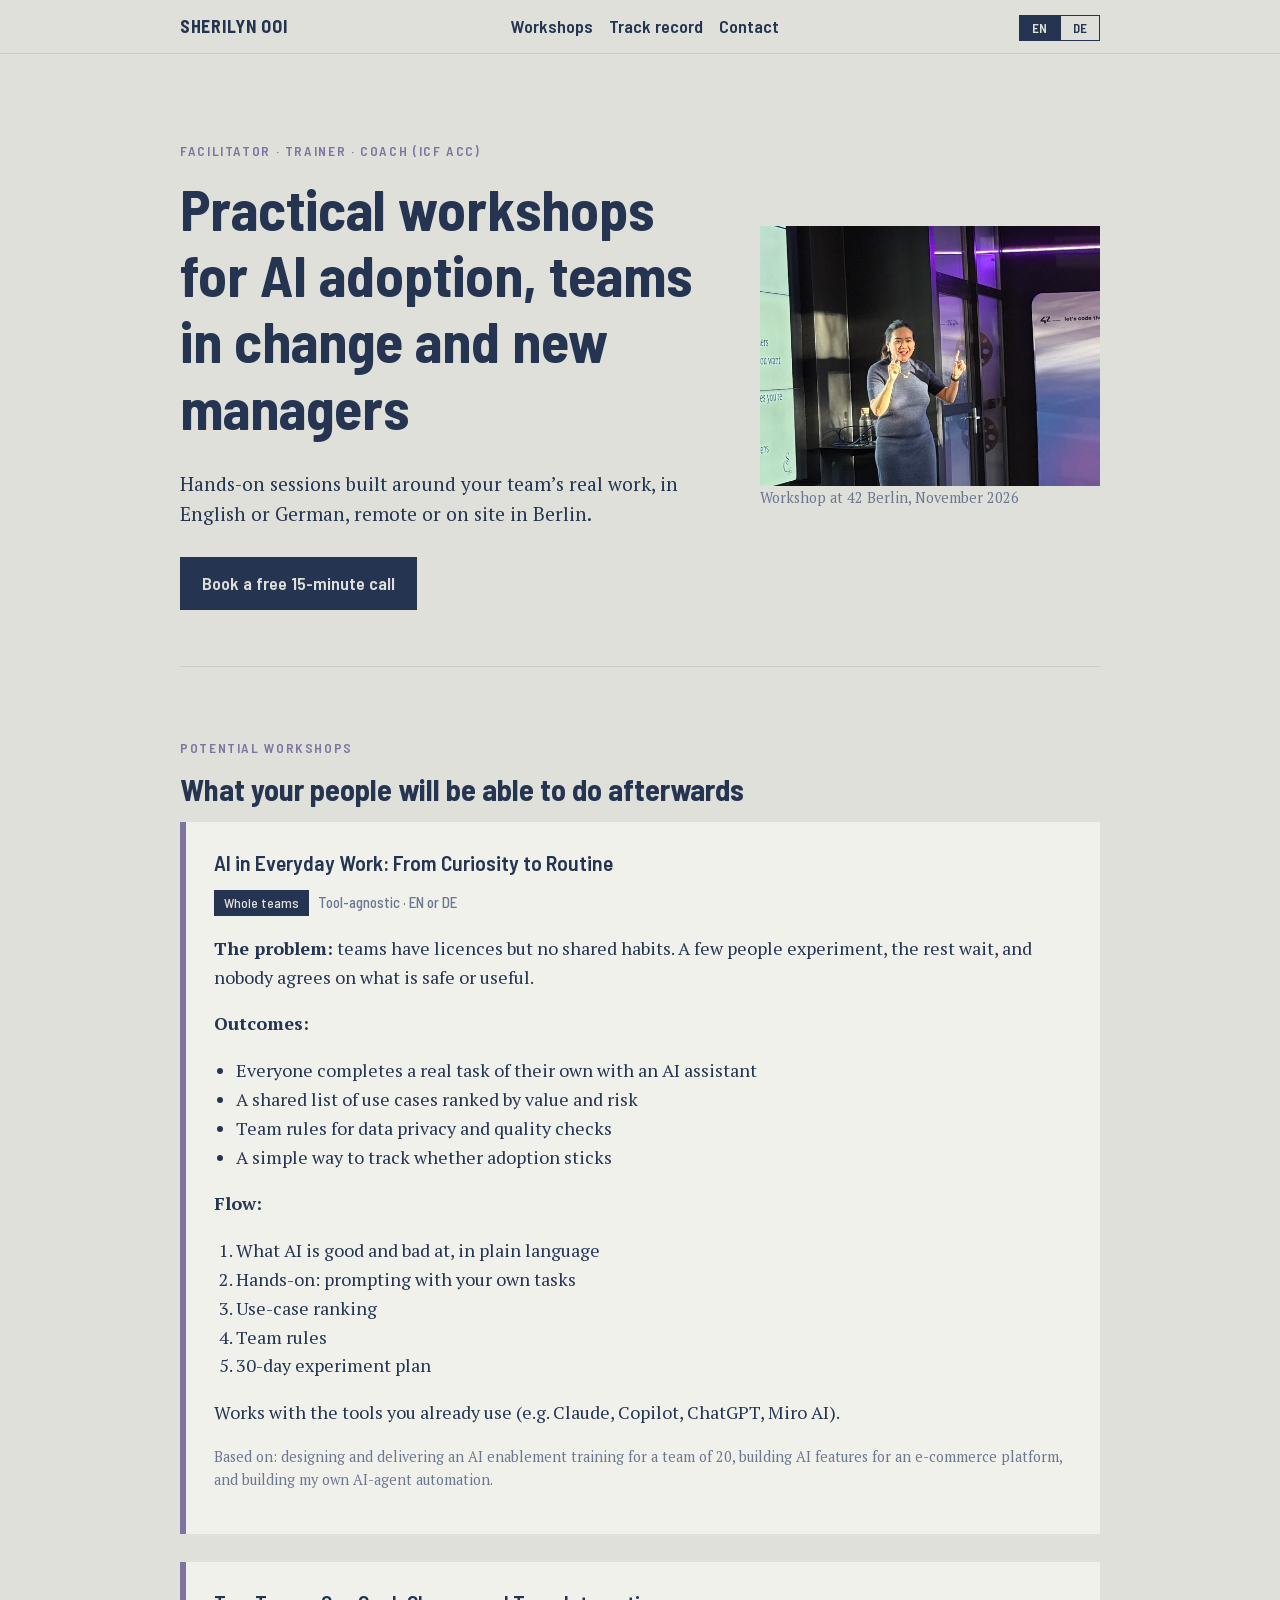
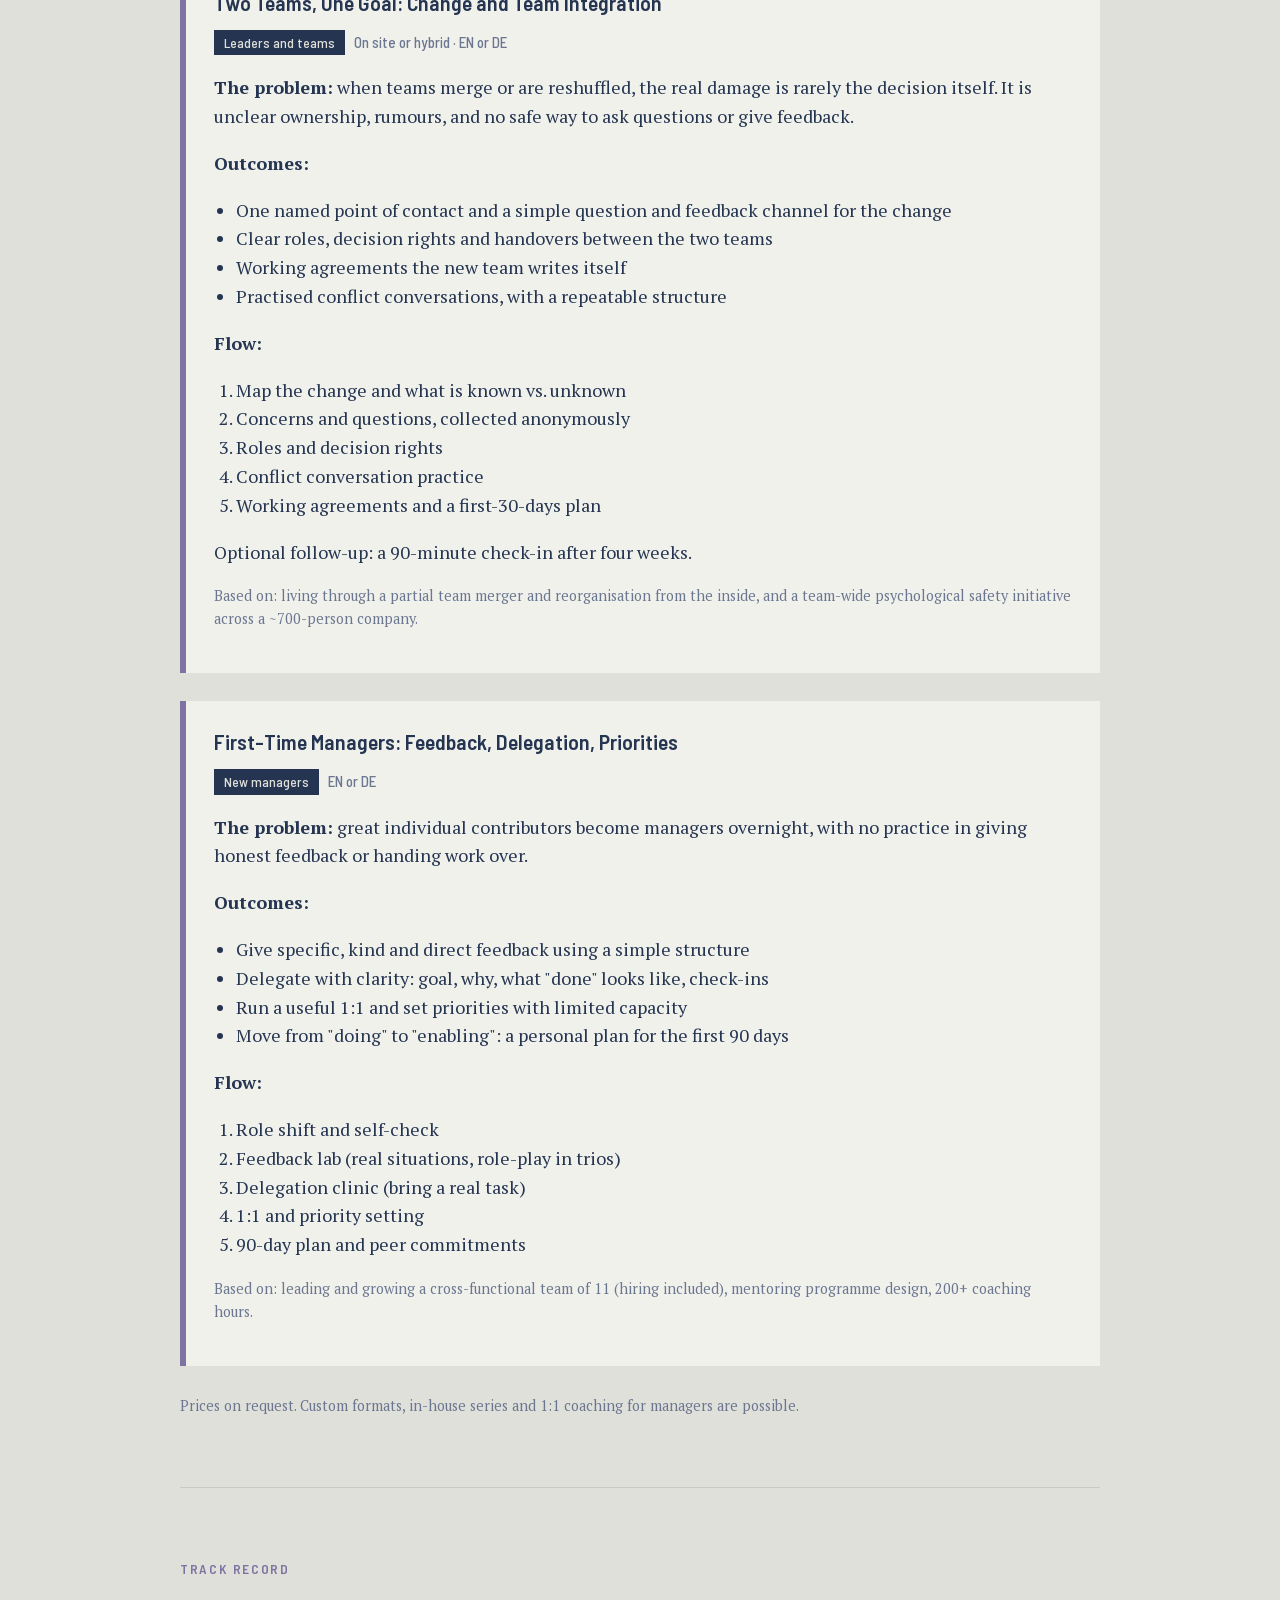
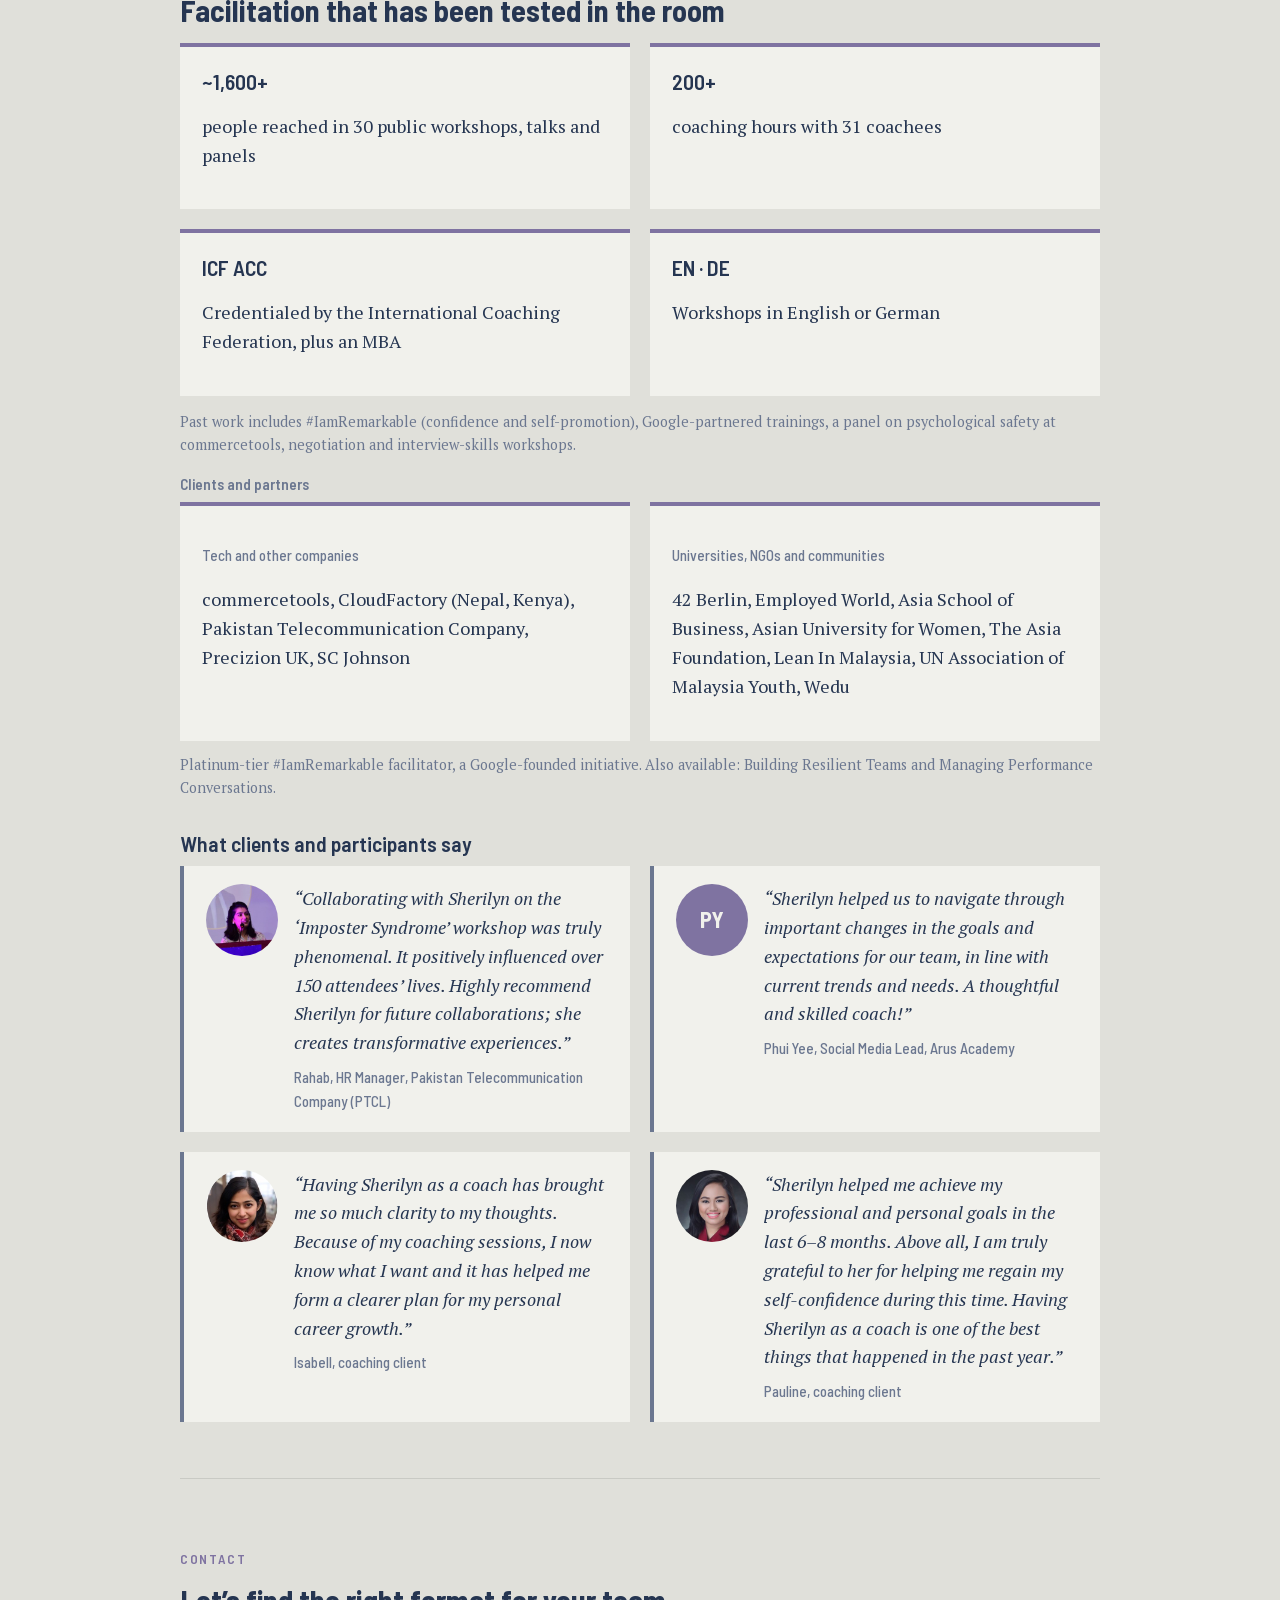
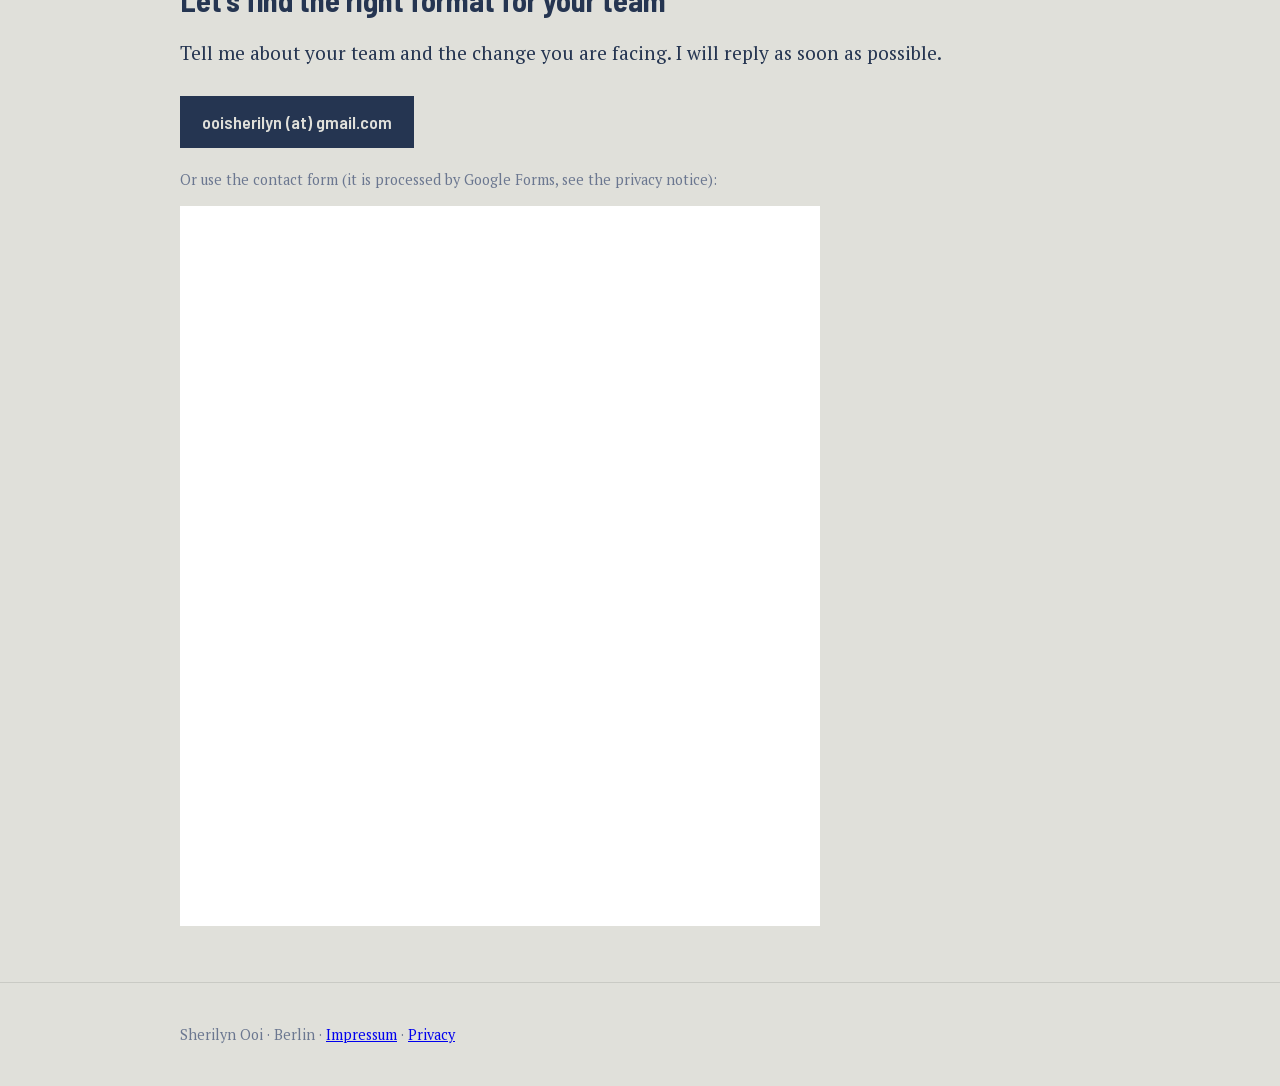
==== commit d97f301a: "Add files via upload" ====
--- a/freelance.html
+++ b/freelance.html
@@ -43,7 +43,7 @@
   blockquote cite{display:block;font-style:normal;font-family:var(--head);color:var(--slate);margin-top:8px;font-size:.95rem}
   .note{font-size:.9rem;color:var(--slate)}
   .hero-grid{display:grid;grid-template-columns:1fr auto;gap:32px;align-items:center}
-  .portrait{margin:0;max-width:340px}.portrait img{width:340px;height:260px;object-fit:cover;object-position:22% 40%;display:block}
+  .portrait{margin:0;max-width:340px}.portrait img{width:340px;height:260px;object-fit:cover;object-position:50% 30%;display:block}
   .cols2{display:grid;gap:20px;grid-template-columns:1fr 1fr}
   .av{width:72px;height:72px;border-radius:50%;object-fit:cover;flex:none}
   .av-i{width:72px;height:72px;border-radius:50%;flex:none;background:var(--purple);color:var(--paper);display:flex;align-items:center;justify-content:center;font-family:var(--head);font-weight:700;font-size:1.4rem;font-style:normal}
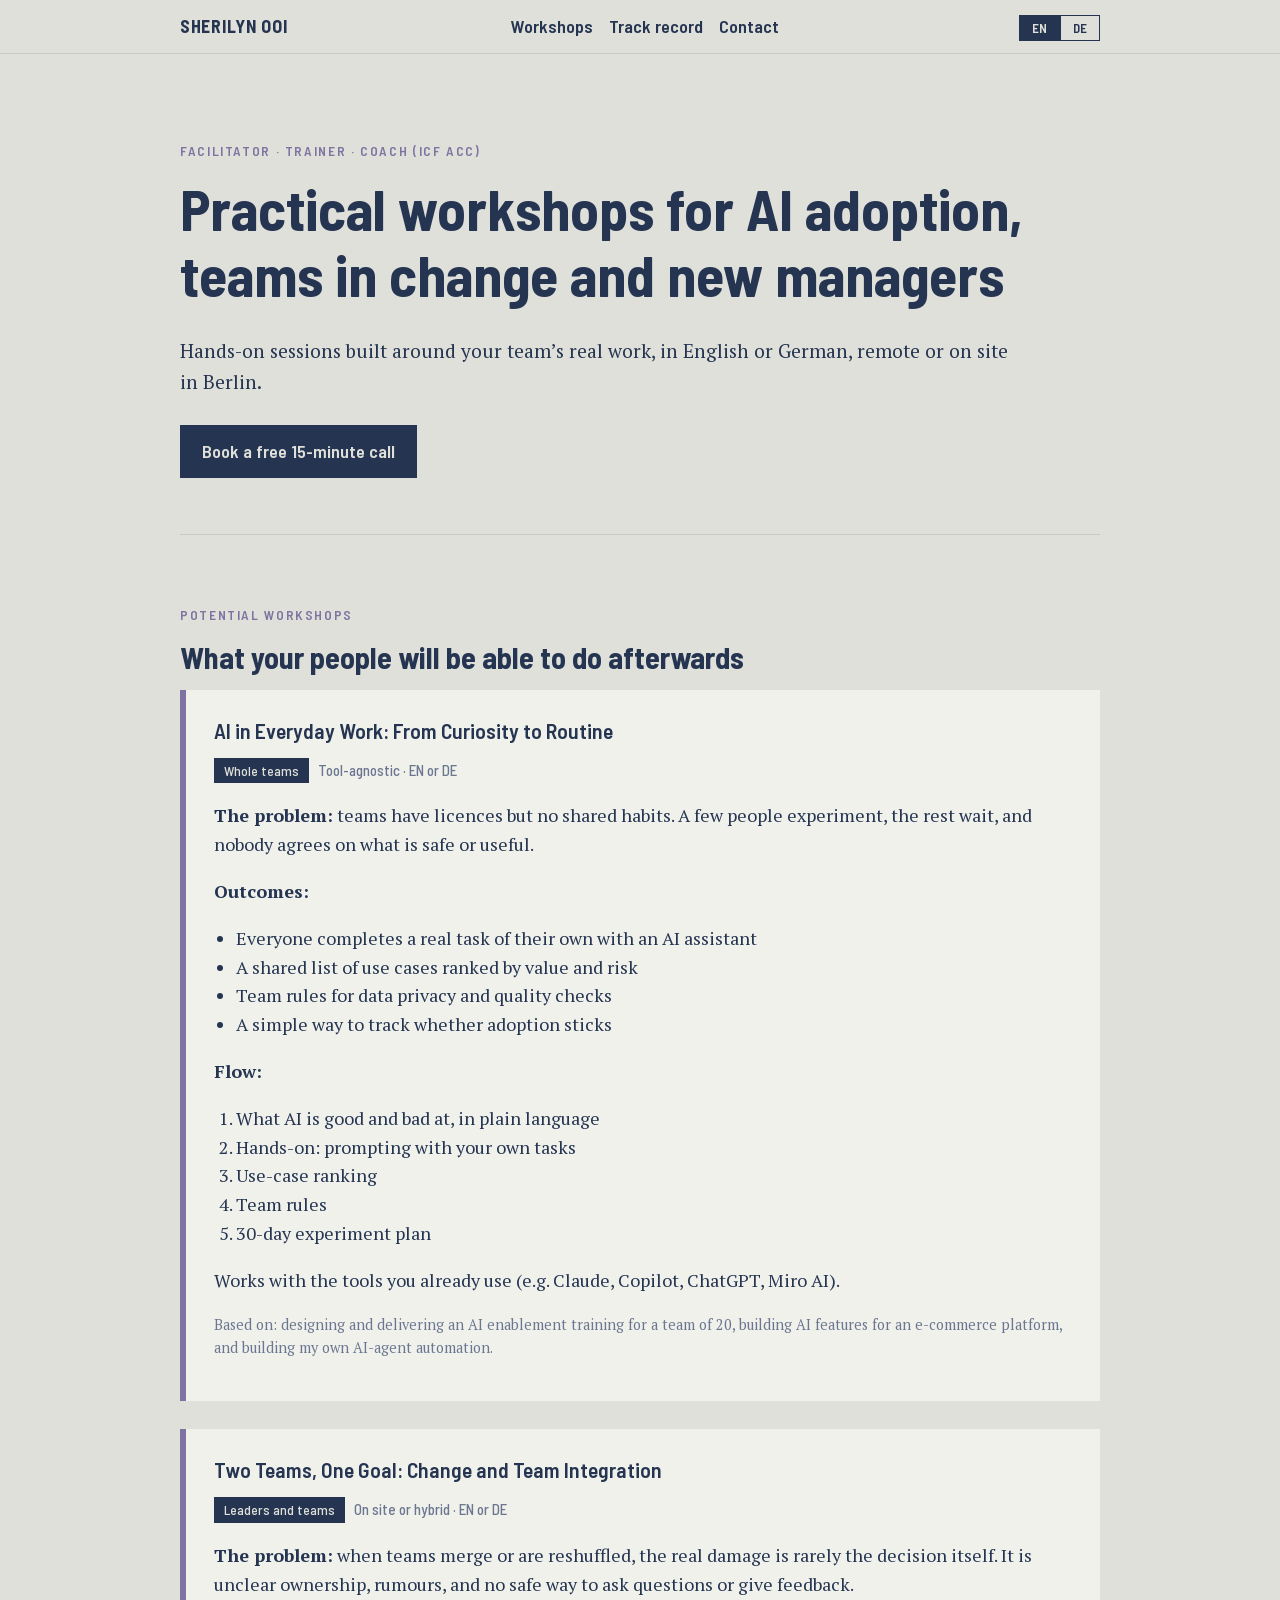
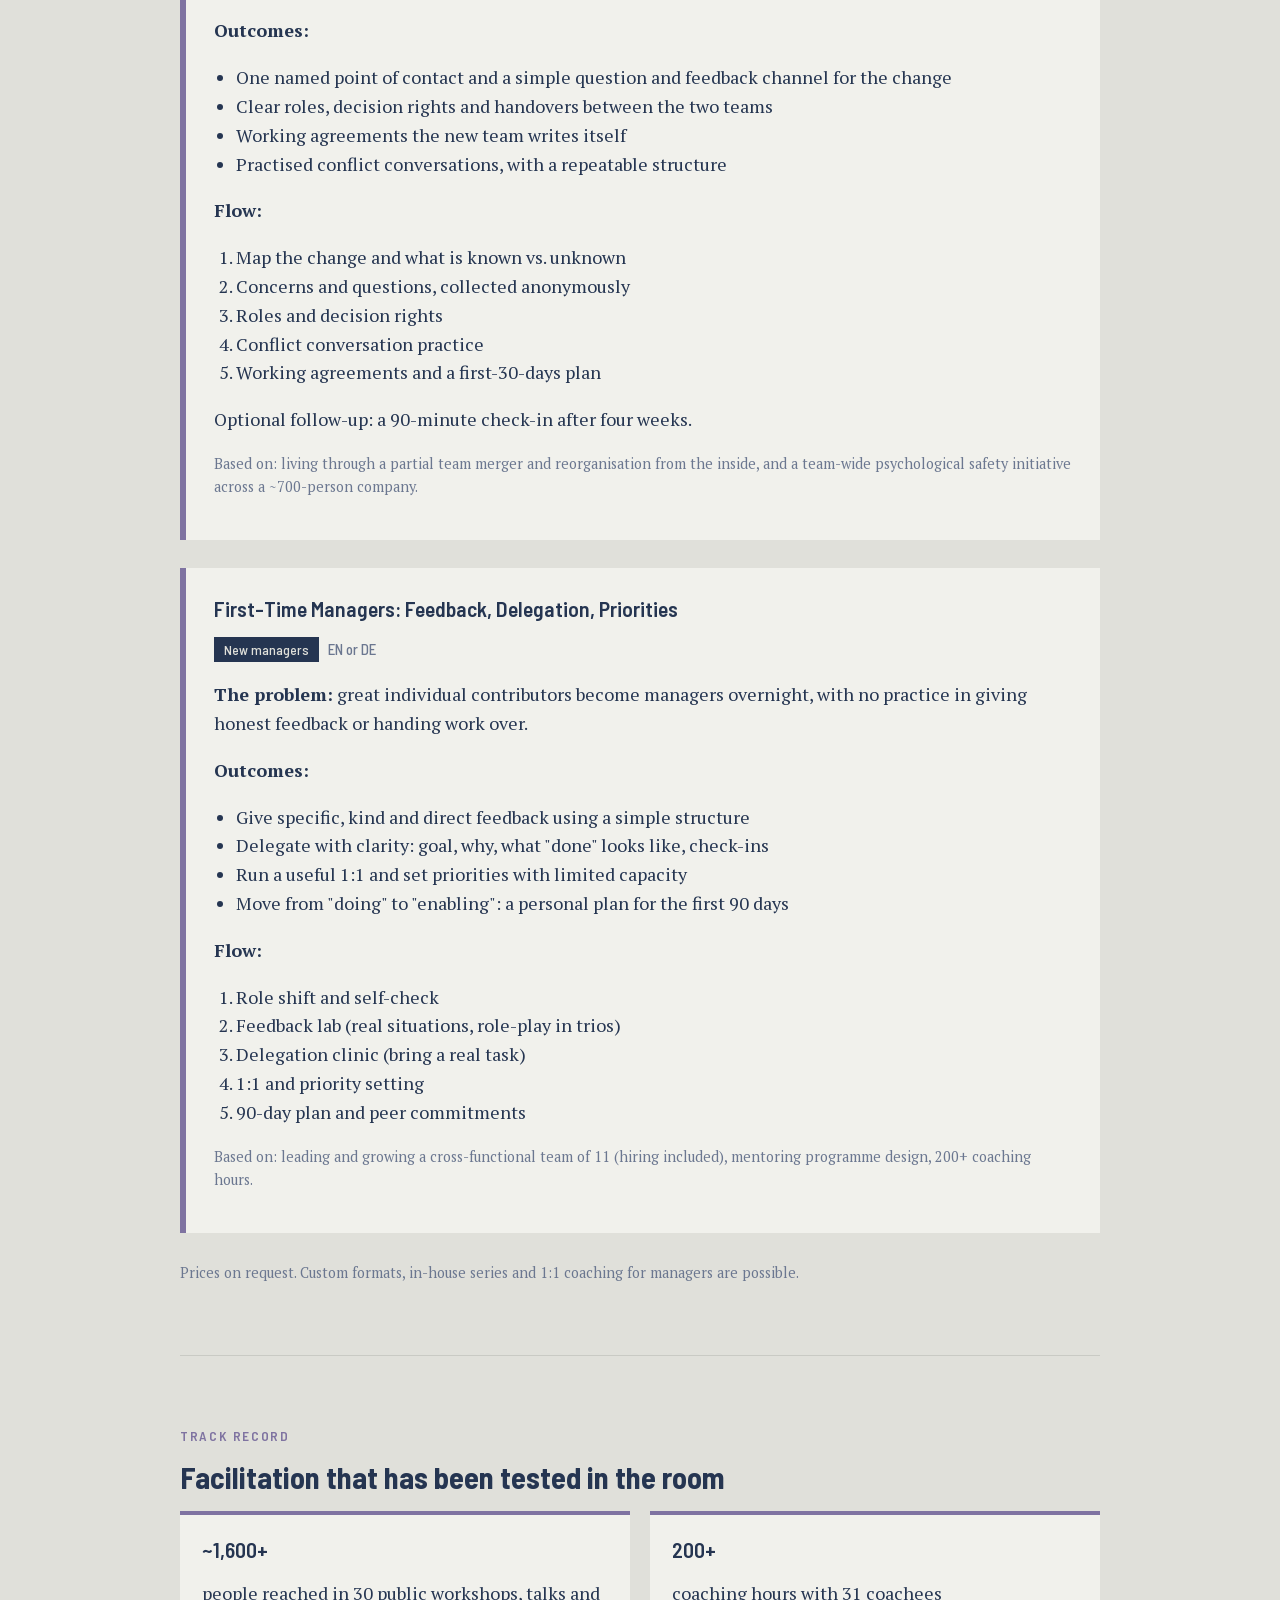
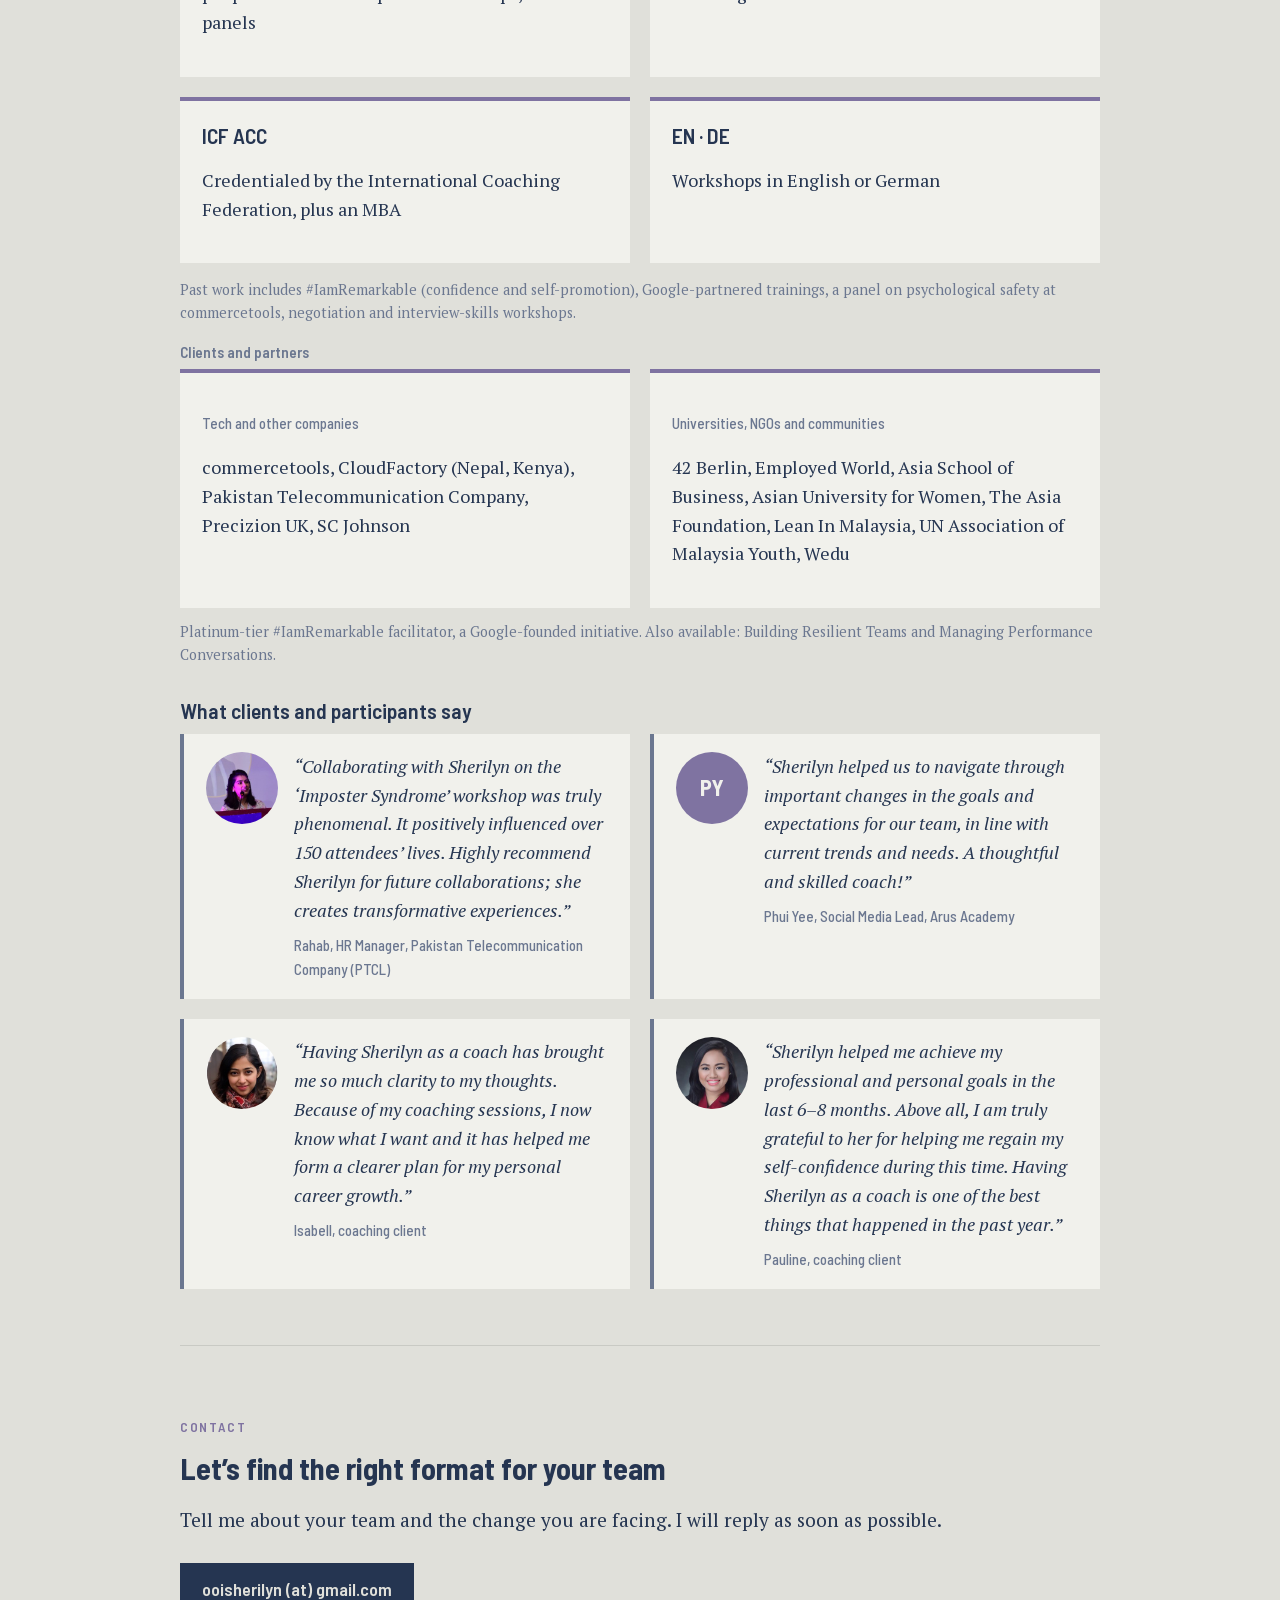
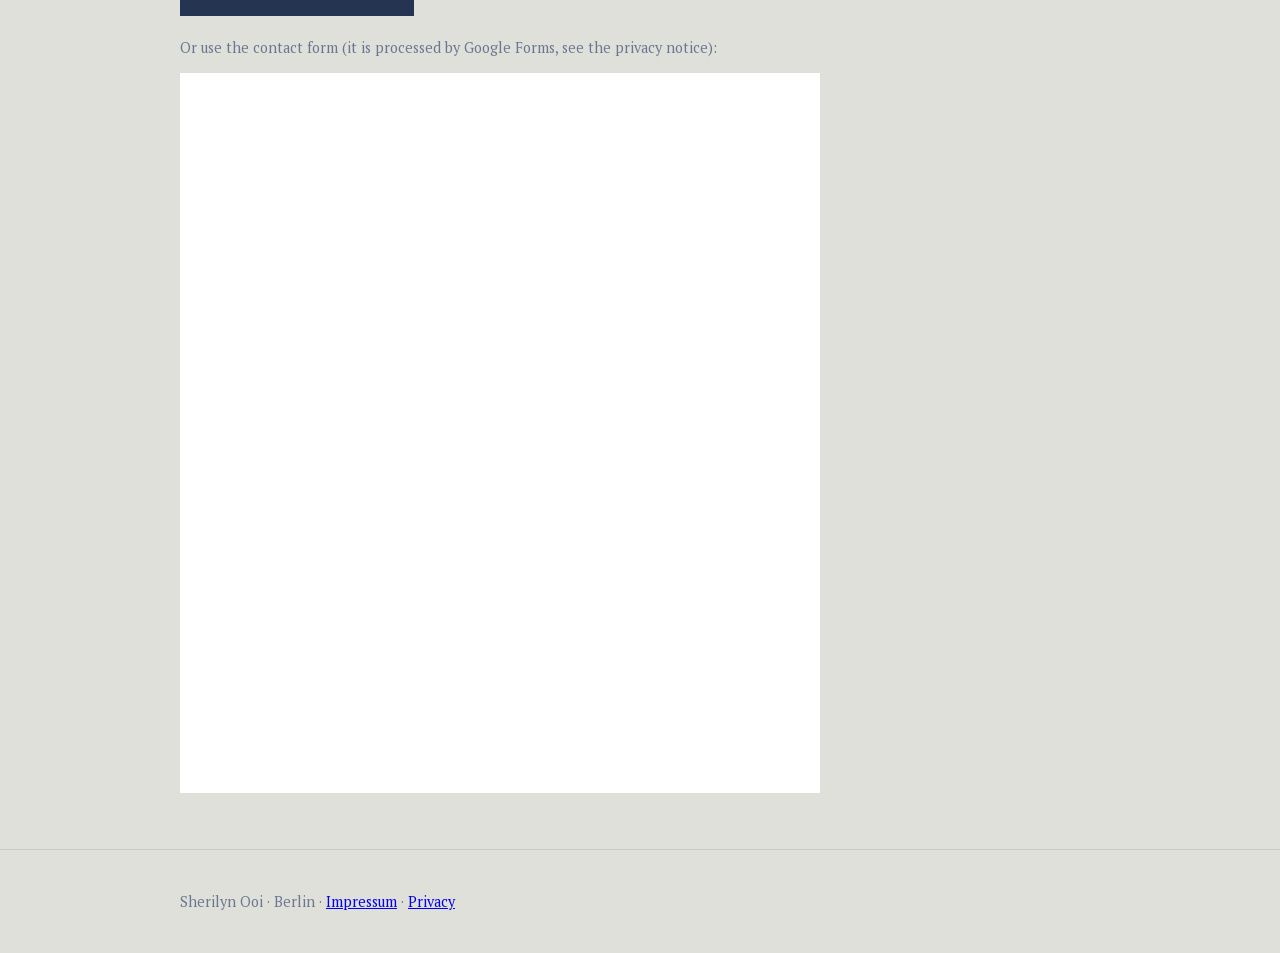
==== commit b6eff084: "Add files via upload" ====
--- a/freelance.html
+++ b/freelance.html
@@ -73,7 +73,7 @@
   <p class="lead"><span lang="en">Hands-on sessions built around your team’s real work, in English or German, remote or on site in Berlin.</span><span lang="de">Praxisnahe Formate, die an der echten Arbeit Ihres Teams ansetzen, auf Deutsch oder Englisch, remote oder vor Ort in Berlin.</span></p>
   <a class="btn" href="#contact"><span lang="en">Book a free 15-minute call</span><span lang="de">Kostenloses 15-Minuten-Gespräch buchen</span></a>
 </div>
-<figure class="portrait"><img src="assets/photos/sherilyn.jpg" alt="Sherilyn Ooi facilitating a workshop at 42 Berlin" onerror="this.parentNode.remove()"><figcaption class="note"><span lang="en">Workshop at 42 Berlin, November 2026</span><span lang="de">Workshop bei 42 Berlin, November 2026</span></figcaption></figure>
+
 </div></section>
 
 <section id="workshops">
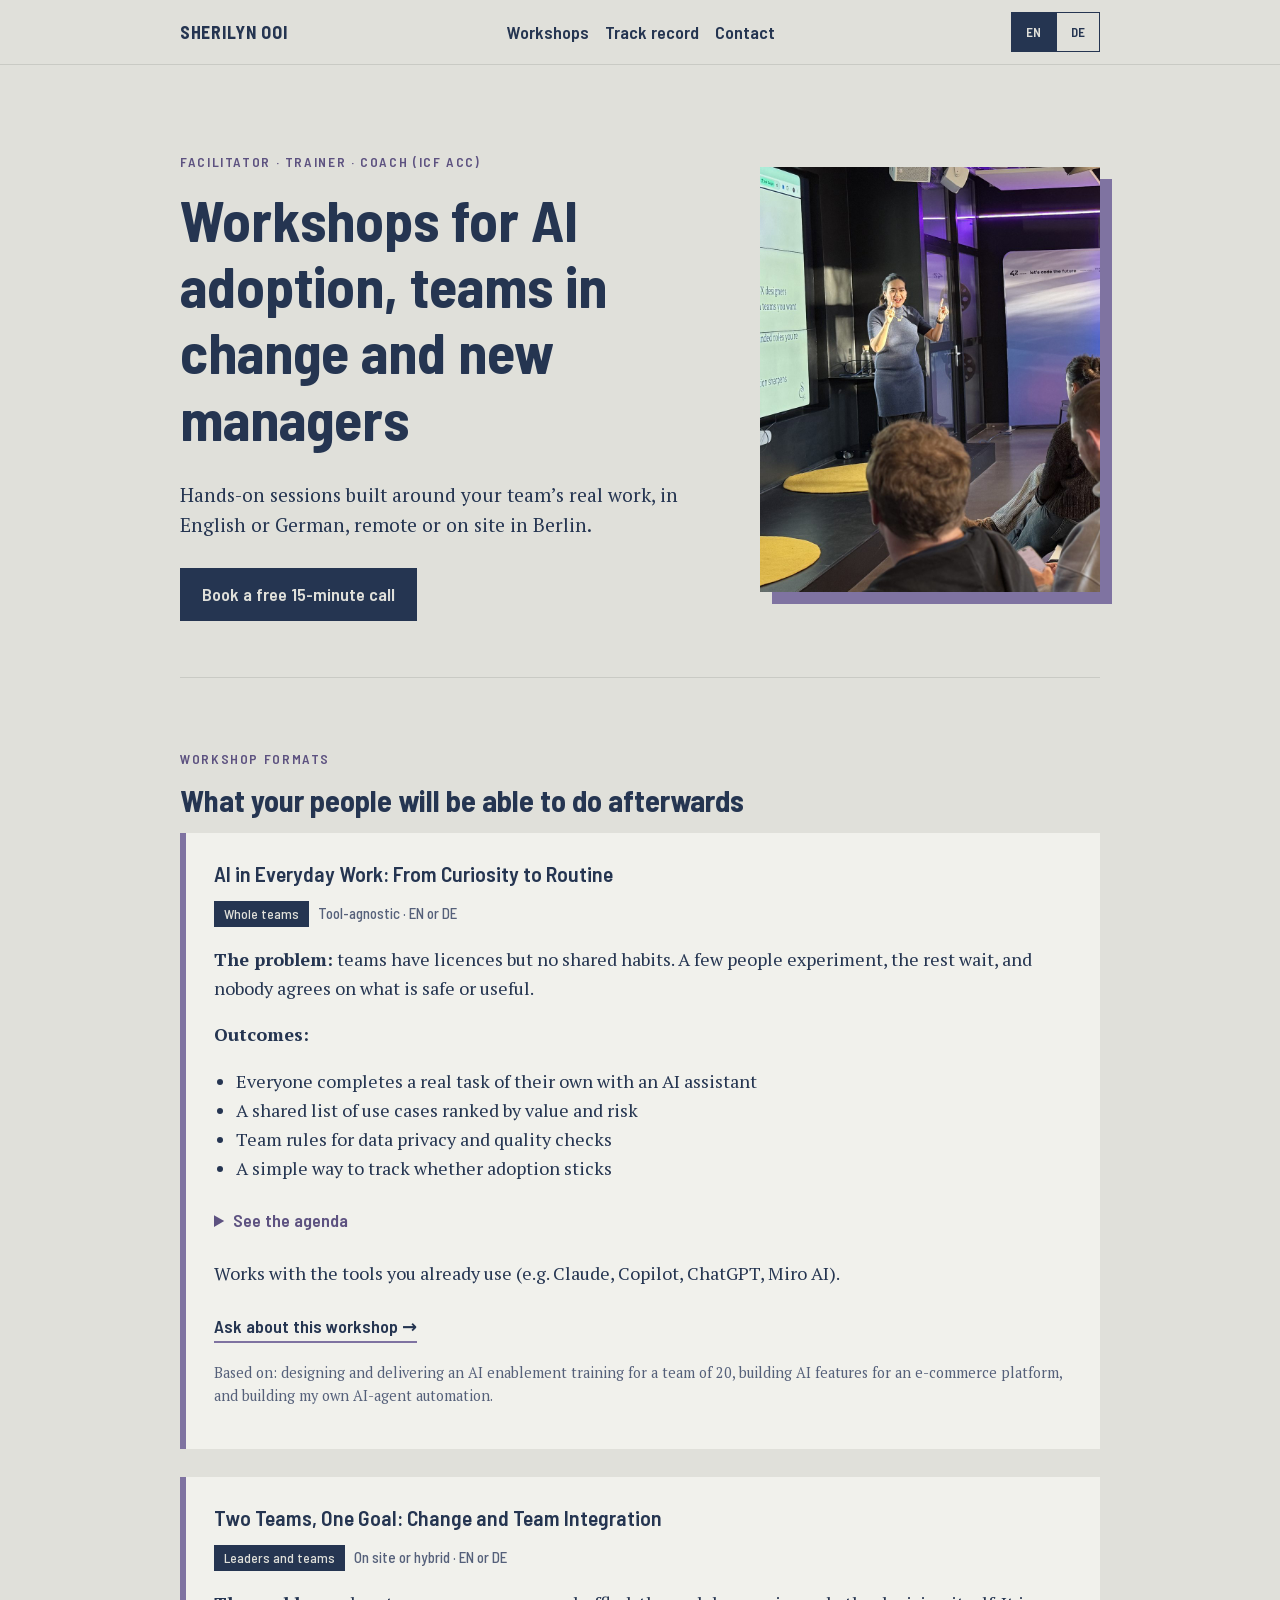
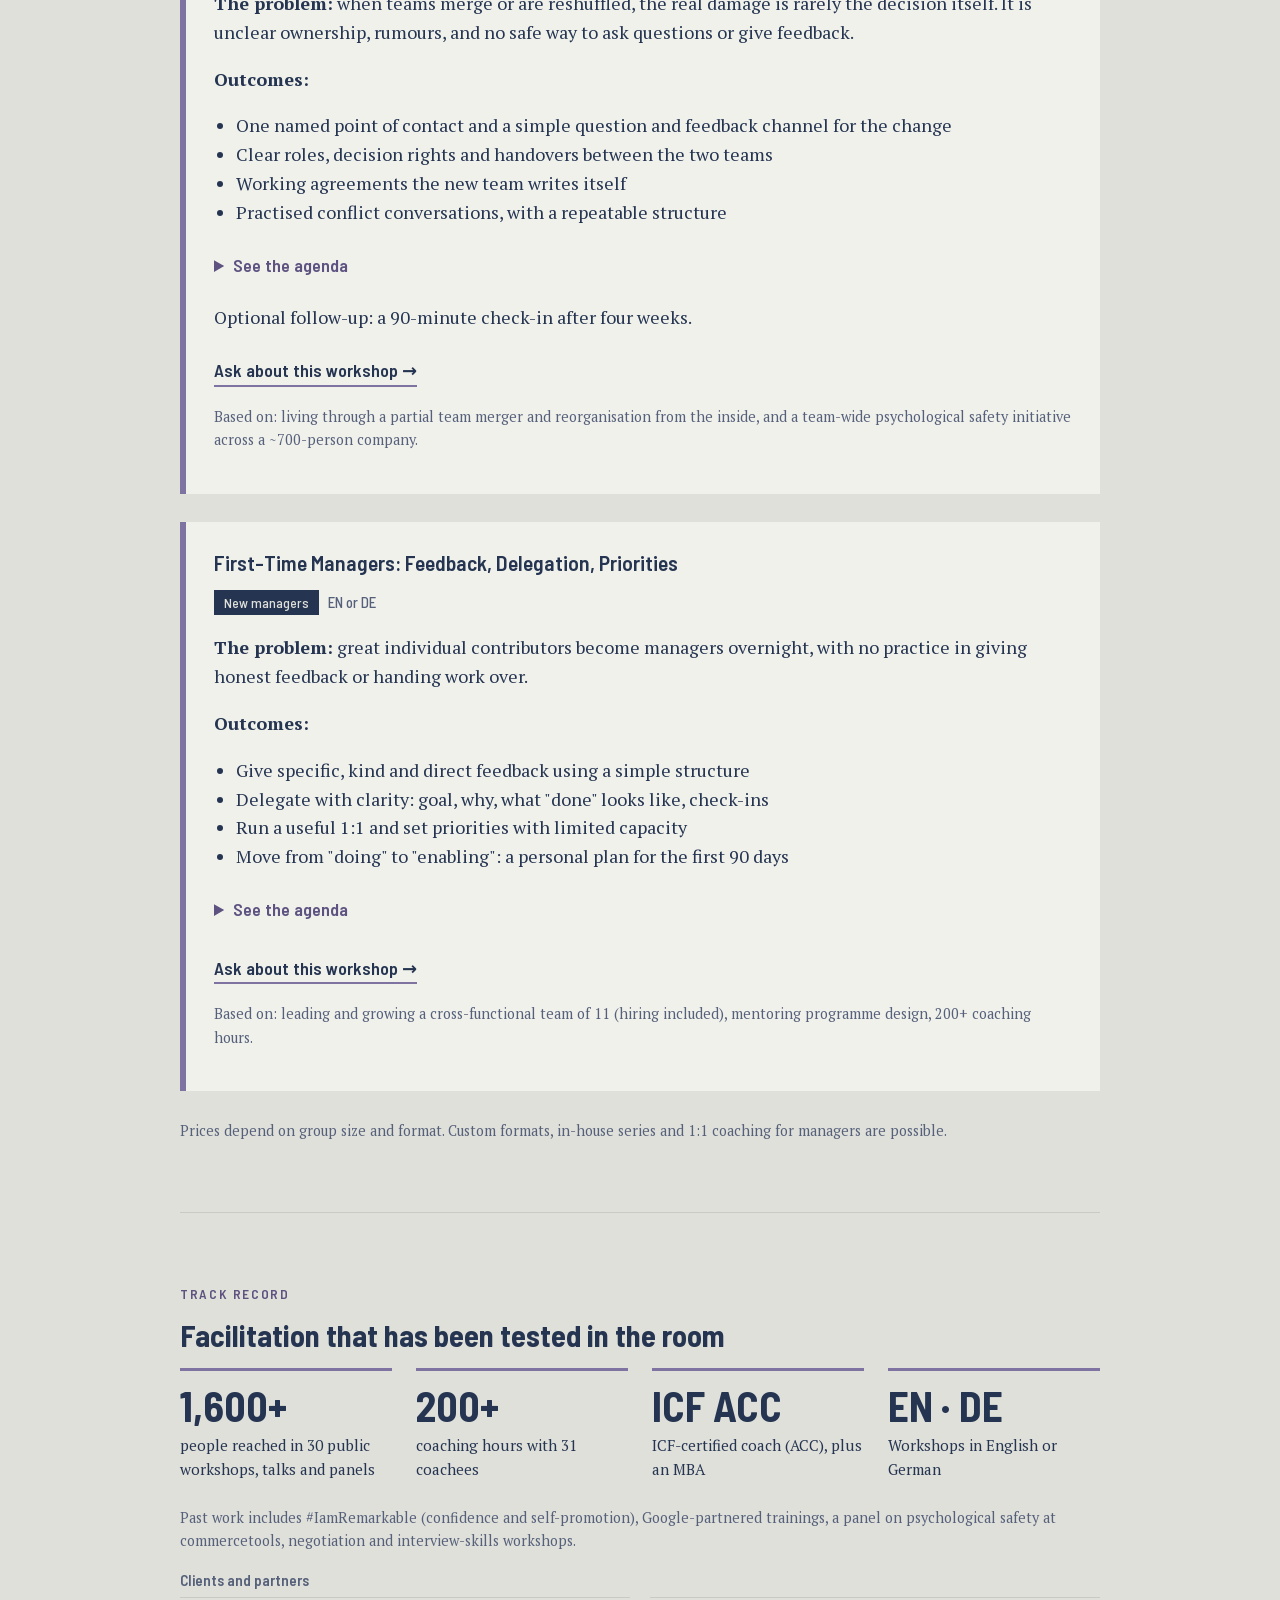
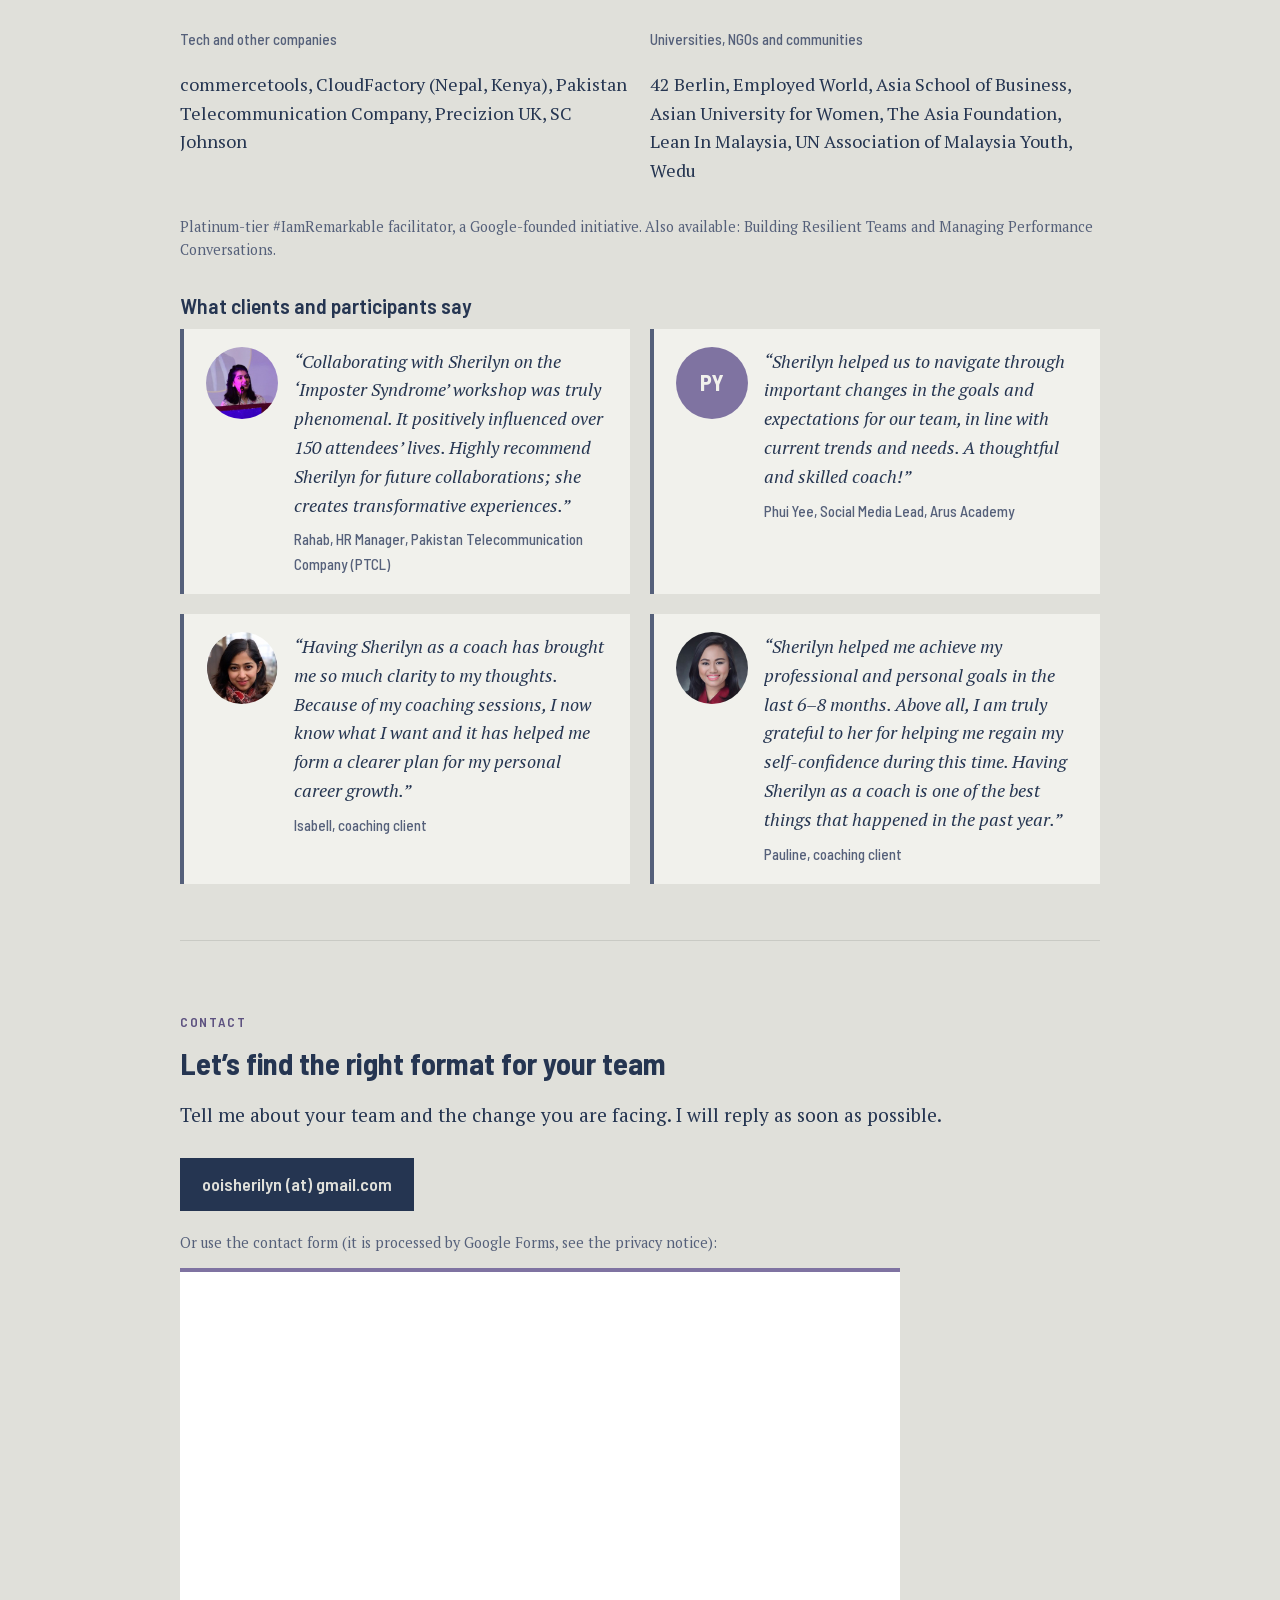
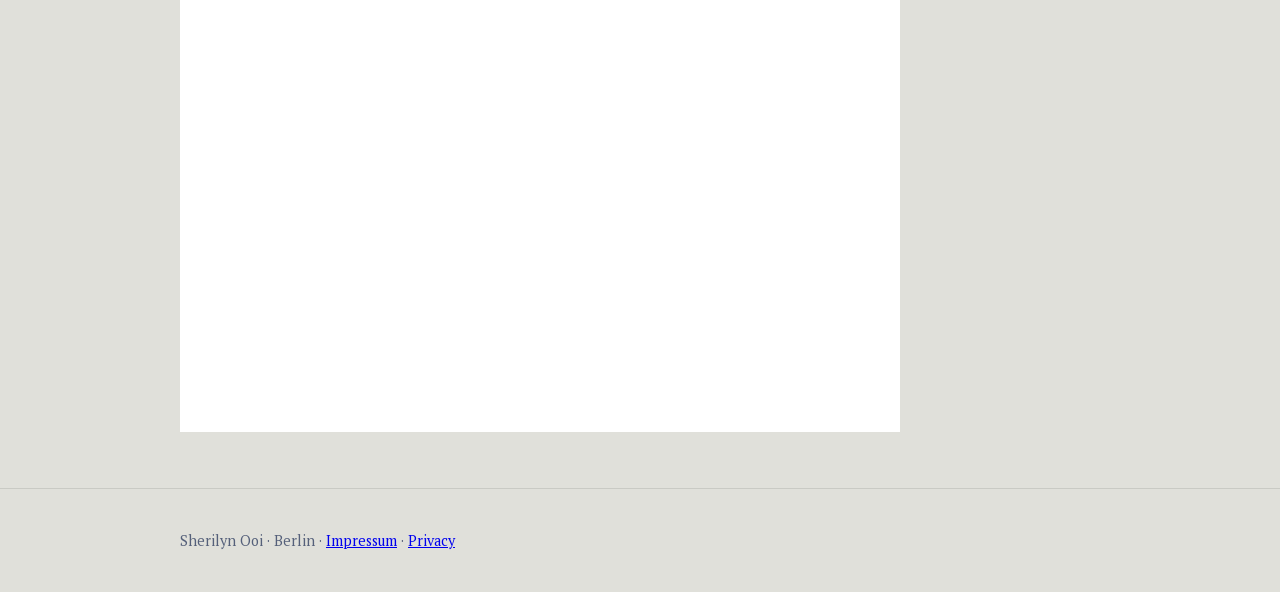
==== commit a2f01d72: "Add files via upload" ====
--- a/freelance.html
+++ b/freelance.html
@@ -11,7 +11,7 @@
 <style>
   /* Brand tokens taken from the "Craft Your Story" deck */
   :root{
-    --bg:#e0e0da; --paper:#f1f1ec; --navy:#253551; --slate:#6b7790; --purple:#7f73a1; --line:#c9cac4;
+    --bg:#e0e0da; --paper:#f1f1ec; --navy:#253551; --slate:#55607a; --purple:#7f73a1; --purple-text:#5d5280; --line:#c9cac4;
     --head:'Barlow Semi Condensed',system-ui,sans-serif; --body:'PT Serif',Georgia,serif;
   }
   *{box-sizing:border-box}
@@ -20,15 +20,15 @@
   .wrap{max-width:960px;margin:0 auto;padding:0 20px}
   header{position:sticky;top:0;background:var(--bg);border-bottom:1px solid var(--line);z-index:5}
   header .wrap{display:flex;justify-content:space-between;align-items:center;gap:12px;padding-top:12px;padding-bottom:12px}
-  .brand{font-family:var(--head);font-weight:700;letter-spacing:.04em;text-transform:uppercase}
+  .brand{font-family:var(--head);font-weight:700;letter-spacing:.04em;text-transform:uppercase;color:inherit;text-decoration:none}
   nav a{font-family:var(--head);font-weight:600;color:var(--navy);text-decoration:none;margin-right:16px}
-  .lang button{font-family:var(--head);font-weight:600;border:1px solid var(--navy);background:transparent;color:var(--navy);padding:4px 12px;cursor:pointer}
+  .lang button{font-family:var(--head);font-weight:600;border:1px solid var(--navy);background:transparent;color:var(--navy);padding:8px 14px;min-height:40px;cursor:pointer}
   .lang button[aria-pressed=true]{background:var(--navy);color:var(--bg)}
   h1,h2,h3{font-family:var(--head);line-height:1.15;margin:0 0 .5em}
   h1{font-size:clamp(2.2rem,6vw,3.6rem);font-weight:700}
   h2{font-size:1.9rem;font-weight:700;margin-top:0}
   h3{font-size:1.35rem;font-weight:600}
-  .eyebrow{font-family:var(--head);color:var(--purple);font-weight:600;letter-spacing:.12em;text-transform:uppercase;font-size:.85rem}
+  .eyebrow{font-family:var(--head);color:var(--purple-text);font-weight:600;letter-spacing:.12em;text-transform:uppercase;font-size:.85rem}
   section{padding:56px 0;border-top:1px solid var(--line)}
   .hero{padding:72px 0 56px;border-top:0}
   .lead{font-size:1.2rem;max-width:44em}
@@ -42,14 +42,31 @@
   blockquote{margin:0;padding:18px 22px;background:var(--paper);border-left:4px solid var(--slate);font-style:italic}
   blockquote cite{display:block;font-style:normal;font-family:var(--head);color:var(--slate);margin-top:8px;font-size:.95rem}
   .note{font-size:.9rem;color:var(--slate)}
-  .hero-grid{display:grid;grid-template-columns:1fr auto;gap:32px;align-items:center}
-  .portrait{margin:0;max-width:340px}.portrait img{width:340px;height:260px;object-fit:cover;object-position:50% 30%;display:block}
   .cols2{display:grid;gap:20px;grid-template-columns:1fr 1fr}
   .av{width:72px;height:72px;border-radius:50%;object-fit:cover;flex:none}
   .av-i{width:72px;height:72px;border-radius:50%;flex:none;background:var(--purple);color:var(--paper);display:flex;align-items:center;justify-content:center;font-family:var(--head);font-weight:700;font-size:1.4rem;font-style:normal}
   blockquote.t{display:flex;gap:16px;align-items:flex-start}
   .offer ol.flow{margin:.2em 0 1em}
-  @media(max-width:700px){.hero-grid{grid-template-columns:1fr}.cols2{grid-template-columns:1fr}.portrait img{width:100%;height:auto;max-height:360px}}
+  @media(max-width:700px){.cols2{grid-template-columns:1fr}}
+  .hero-grid{display:grid;grid-template-columns:minmax(0,1fr) 340px;gap:48px;align-items:center}
+  .portrait{margin:0}.portrait img{width:100%;height:auto;aspect-ratio:4/5;object-fit:cover;object-position:50% 35%;display:block;box-shadow:12px 12px 0 var(--purple)}
+  .portrait figcaption{font-family:var(--head);color:var(--slate);font-size:.85rem;margin-top:18px}
+  .stats{display:grid;grid-template-columns:repeat(4,1fr);gap:24px;margin:8px 0 24px}
+  .stats .n{font-family:var(--head);font-weight:700;font-size:2.6rem;line-height:1;color:var(--navy);margin:0 0 6px}
+  .stats p{margin:0;font-size:.95rem}
+  .stats>div{border-top:3px solid var(--purple);padding-top:14px}
+  .clients .card{border-top:1px solid var(--line);background:transparent;padding:14px 0 0}
+  details{margin:14px 0 8px}
+  summary{cursor:pointer;font-family:var(--head);font-weight:600;color:var(--purple-text);padding:6px 0}
+  summary:hover{text-decoration:underline}
+  .offer-cta{display:inline-block;font-family:var(--head);font-weight:600;color:var(--navy);border-bottom:2px solid var(--purple);text-decoration:none;margin-top:6px}
+  .offer-cta:hover{background:var(--navy);color:var(--bg)}
+  .form-card{background:#fff;padding:20px;max-width:720px;margin-top:12px;border-top:4px solid var(--purple)}
+  .form-card iframe{display:block;width:100%;border:0}
+  .sticky-cta{display:none}
+  a:focus-visible,button:focus-visible,summary:focus-visible{outline:3px solid var(--purple);outline-offset:2px}
+  @media(max-width:860px){.hero-grid{grid-template-columns:1fr;gap:28px}.portrait{order:2}.portrait img{aspect-ratio:16/10;object-position:50% 38%;box-shadow:8px 8px 0 var(--purple)}.stats{grid-template-columns:1fr 1fr}}
+  @media(max-width:560px){.sticky-cta{display:block;position:fixed;left:0;right:0;bottom:0;padding:10px 16px;background:var(--bg);border-top:1px solid var(--line);z-index:6;transition:transform .2s}.sticky-cta.hide{transform:translateY(110%)}.sticky-cta .btn{display:block;text-align:center;margin:0}body{padding-bottom:72px}}
   footer{padding:40px 0;border-top:1px solid var(--line);font-size:.95rem}
   /* bilingual switch */
   html[data-lang="en"] [lang="de"]{display:none}
@@ -59,7 +76,7 @@
 </head>
 <body>
 <header><div class="wrap">
-  <div class="brand">Sherilyn Ooi</div>
+  <a class="brand" href="index.html" aria-label="Sherilyn Ooi, home">Sherilyn Ooi</a>
   <nav><a href="#workshops"><span lang="en">Workshops</span><span lang="de">Workshops</span></a><a href="#proof"><span lang="en">Track record</span><span lang="de">Referenzen</span></a><a href="#contact"><span lang="en">Contact</span><span lang="de">Kontakt</span></a></nav>
   <div class="lang" role="group" aria-label="Language">
     <button type="button" data-set="en" aria-pressed="true">EN</button><button type="button" data-set="de" aria-pressed="false">DE</button>
@@ -69,15 +86,15 @@
 <main class="wrap">
 <section class="hero"><div class="hero-grid"><div>
   <p class="eyebrow"><span lang="en">Facilitator · Trainer · Coach (ICF ACC)</span><span lang="de">Facilitatorin · Trainerin · Coach (ICF ACC)</span></p>
-  <h1><span lang="en">Practical workshops for AI adoption, teams in change and new managers</span><span lang="de">Praxisnahe Workshops für KI-Einführung, Teams im Wandel und neue Führungskräfte</span></h1>
-  <p class="lead"><span lang="en">Hands-on sessions built around your team’s real work, in English or German, remote or on site in Berlin.</span><span lang="de">Praxisnahe Formate, die an der echten Arbeit Ihres Teams ansetzen, auf Deutsch oder Englisch, remote oder vor Ort in Berlin.</span></p>
+  <h1><span lang="en">Workshops for AI adoption, teams in change and new managers</span><span lang="de">Praxisnahe Workshops für KI-Einführung, Teams im Wandel und neue Führungskräfte</span></h1>
+  <p class="lead"><span lang="en">Hands-on sessions built around your team’s real work, in English or German, remote or on site in Berlin.</span><span lang="de">Formate, die an der echten Arbeit Ihres Teams ansetzen. Auf Deutsch oder Englisch, remote oder vor Ort in Berlin.</span></p>
   <a class="btn" href="#contact"><span lang="en">Book a free 15-minute call</span><span lang="de">Kostenloses 15-Minuten-Gespräch buchen</span></a>
 </div>
-
+<figure class="portrait"><img src="assets/photos/workshop-hero.jpg" width="960" height="1200" alt="Sherilyn Ooi presenting to a seated audience at a workshop" fetchpriority="high"></figure>
 </div></section>
 
 <section id="workshops">
-  <p class="eyebrow"><span lang="en">Potential workshops</span><span lang="de">Mögliche Workshops</span></p>
+  <p class="eyebrow"><span lang="en">Workshop formats</span><span lang="de">Workshop-Formate</span></p>
   <h2><span lang="en">What your people will be able to do afterwards</span><span lang="de">Was Ihre Mitarbeitenden danach können</span></h2>
 
   <article class="offer">
@@ -89,12 +106,11 @@
     <ul lang="en"><li>Everyone completes a real task of their own with an AI assistant</li><li>A shared list of use cases ranked by value and risk</li><li>Team rules for data privacy and quality checks</li><li>A simple way to track whether adoption sticks</li></ul>
     <p lang="de"><strong>Ergebnisse:</strong></p>
     <ul lang="de"><li>Alle erledigen eine echte eigene Aufgabe mit einem KI-Assistenten</li><li>Eine gemeinsame Liste von Anwendungsfällen, geordnet nach Nutzen und Risiko</li><li>Teamregeln zu Datenschutz und Qualitätskontrolle</li><li>Ein einfacher Weg, zu prüfen, ob die Nutzung im Alltag bleibt</li></ul>
-    <p lang="en"><strong>Flow:</strong></p>
-    <ol class="flow" lang="en"><li>What AI is good and bad at, in plain language</li><li>Hands-on: prompting with your own tasks</li><li>Use-case ranking</li><li>Team rules</li><li>30-day experiment plan</li></ol>
+    <details lang="en"><summary>See the agenda</summary><ol class="flow"><li>What AI is good and bad at, in plain language</li><li>Hands-on: prompting with your own tasks</li><li>Use-case ranking</li><li>Team rules</li><li>30-day experiment plan</li></ol></details>
     <p lang="en">Works with the tools you already use (e.g. Claude, Copilot, ChatGPT, Miro AI).</p>
-    <p lang="de"><strong>Ablauf:</strong></p>
-    <ol class="flow" lang="de"><li>Was KI gut und schlecht kann, in einfacher Sprache</li><li>Praxis: Prompten mit eigenen Aufgaben</li><li>Anwendungsfälle bewerten</li><li>Teamregeln</li><li>30-Tage-Experiment</li></ol>
+    <details lang="de"><summary>Ablauf ansehen</summary><ol class="flow"><li>Was KI gut und schlecht kann, in einfacher Sprache</li><li>Praxis: Prompten mit eigenen Aufgaben</li><li>Anwendungsfälle bewerten</li><li>Teamregeln</li><li>30-Tage-Experiment</li></ol></details>
     <p lang="de">Funktioniert mit den Tools, die Sie bereits nutzen (z. B. Claude, Copilot, ChatGPT, Miro AI).</p>
+    <p><a class="offer-cta" href="#contact"><span lang="en">Ask about this workshop →</span><span lang="de">Diesen Workshop anfragen →</span></a></p>
     <p class="note"><span lang="en">Based on: designing and delivering an AI enablement training for a team of 20, building AI features for an e-commerce platform, and building my own AI-agent automation.</span><span lang="de">Grundlage: Konzeption und Durchführung eines KI-Trainings für ein Team von 20 Personen, Entwicklung von KI-Funktionen für eine E-Commerce-Plattform und eigene KI-Agenten-Automatisierung.</span></p>
   </article>
 
@@ -107,17 +123,16 @@
     <ul lang="en"><li>One named point of contact and a simple question and feedback channel for the change</li><li>Clear roles, decision rights and handovers between the two teams</li><li>Working agreements the new team writes itself</li><li>Practised conflict conversations, with a repeatable structure</li></ul>
     <p lang="de"><strong>Ergebnisse:</strong></p>
     <ul lang="de"><li>Eine benannte Ansprechperson und ein einfacher Kanal für Fragen und Feedback zur Veränderung</li><li>Klare Rollen, Entscheidungsrechte und Übergaben zwischen den beiden Teams</li><li>Arbeitsvereinbarungen, die das neue Team selbst formuliert</li><li>Geübte Konfliktgespräche mit einer wiederholbaren Struktur</li></ul>
-    <p lang="en"><strong>Flow:</strong></p>
-    <ol class="flow" lang="en"><li>Map the change and what is known vs. unknown</li><li>Concerns and questions, collected anonymously</li><li>Roles and decision rights</li><li>Conflict conversation practice</li><li>Working agreements and a first-30-days plan</li></ol>
+    <details lang="en"><summary>See the agenda</summary><ol class="flow"><li>Map the change and what is known vs. unknown</li><li>Concerns and questions, collected anonymously</li><li>Roles and decision rights</li><li>Conflict conversation practice</li><li>Working agreements and a first-30-days plan</li></ol></details>
     <p lang="en">Optional follow-up: a 90-minute check-in after four weeks.</p>
-    <p lang="de"><strong>Ablauf:</strong></p>
-    <ol class="flow" lang="de"><li>Die Veränderung kartieren: Was ist bekannt, was offen?</li><li>Sorgen und Fragen anonym sammeln</li><li>Rollen und Entscheidungsrechte</li><li>Konfliktgespräche üben</li><li>Arbeitsvereinbarungen und Plan für die ersten 30 Tage</li></ol>
+    <details lang="de"><summary>Ablauf ansehen</summary><ol class="flow"><li>Die Veränderung kartieren: Was ist bekannt, was offen?</li><li>Sorgen und Fragen anonym sammeln</li><li>Rollen und Entscheidungsrechte</li><li>Konfliktgespräche üben</li><li>Arbeitsvereinbarungen und Plan für die ersten 30 Tage</li></ol></details>
     <p lang="de">Optional: 90-Minuten-Check-in nach vier Wochen.</p>
+    <p><a class="offer-cta" href="#contact"><span lang="en">Ask about this workshop →</span><span lang="de">Diesen Workshop anfragen →</span></a></p>
     <p class="note"><span lang="en">Based on: living through a partial team merger and reorganisation from the inside, and a team-wide psychological safety initiative across a ~700-person company.</span><span lang="de">Grundlage: Erfahrung aus einer teilweisen Teamzusammenlegung und Umstrukturierung von innen und einer unternehmensweiten Initiative für psychologische Sicherheit in einem Unternehmen mit ca. 700 Mitarbeitenden.</span></p>
   </article>
 
   <article class="offer">
-    <h3><span lang="en">First-Time Managers: Feedback, Delegation, Priorities</span><span lang="de">Erste Führungsrolle: Feedback, Delegieren, Prioritäten</span></h3>
+    <h3><span lang="en">First-Time Managers: Feedback, Delegation, Priorities</span><span lang="de">Neu in der Führung: Feedback, Delegieren, Prioritäten</span></h3>
     <p class="meta"><span class="tag"><span lang="en">New managers</span><span lang="de">Neue Führungskräfte</span></span> <span lang="en">EN or DE</span><span lang="de">DE oder EN</span></p>
     <p lang="en"><strong>The problem:</strong> great individual contributors become managers overnight, with no practice in giving honest feedback or handing work over.</p>
     <p lang="de"><strong>Das Problem:</strong> Starke Fachkräfte werden über Nacht Führungskraft, ohne je geübt zu haben, ehrliches Feedback zu geben oder Aufgaben abzugeben.</p>
@@ -125,30 +140,29 @@
     <ul lang="en"><li>Give specific, kind and direct feedback using a simple structure</li><li>Delegate with clarity: goal, why, what "done" looks like, check-ins</li><li>Run a useful 1:1 and set priorities with limited capacity</li><li>Move from "doing" to "enabling": a personal plan for the first 90 days</li></ul>
     <p lang="de"><strong>Ergebnisse:</strong></p>
     <ul lang="de"><li>Konkretes, wertschätzendes und direktes Feedback mit einer einfachen Struktur geben</li><li>Klar delegieren: Ziel, Zweck, Fertig-Kriterium, Abstimmungstermine</li><li>Ein nützliches 1:1 führen und bei knappen Kapazitäten Prioritäten setzen</li><li>Vom „Selbermachen“ zum „Ermöglichen“: ein persönlicher Plan für die ersten 90 Tage</li></ul>
-    <p lang="en"><strong>Flow:</strong></p>
-    <ol class="flow" lang="en"><li>Role shift and self-check</li><li>Feedback lab (real situations, role-play in trios)</li><li>Delegation clinic (bring a real task)</li><li>1:1 and priority setting</li><li>90-day plan and peer commitments</li></ol>
-    <p lang="de"><strong>Ablauf:</strong></p>
-    <ol class="flow" lang="de"><li>Rollenwechsel und Selbstcheck</li><li>Feedback-Labor (echte Situationen, Rollenspiele in Dreiergruppen)</li><li>Delegations-Sprechstunde (eigene Aufgabe mitbringen)</li><li>1:1 und Priorisierung</li><li>90-Tage-Plan und Zusagen unter Kolleg:innen</li></ol>
+    <details lang="en"><summary>See the agenda</summary><ol class="flow"><li>Role shift and self-check</li><li>Feedback lab (real situations, role-play in trios)</li><li>Delegation clinic (bring a real task)</li><li>1:1 and priority setting</li><li>90-day plan and peer commitments</li></ol></details>
+    <details lang="de"><summary>Ablauf ansehen</summary><ol class="flow"><li>Rollenwechsel und Selbstcheck</li><li>Feedback-Labor (echte Situationen, Rollenspiele in Dreiergruppen)</li><li>Delegations-Sprechstunde (eigene Aufgabe mitbringen)</li><li>1:1 und Priorisierung</li><li>90-Tage-Plan und Zusagen unter Kolleg:innen</li></ol></details>
+    <p><a class="offer-cta" href="#contact"><span lang="en">Ask about this workshop →</span><span lang="de">Diesen Workshop anfragen →</span></a></p>
     <p class="note"><span lang="en">Based on: leading and growing a cross-functional team of 11 (hiring included), mentoring programme design, 200+ coaching hours.</span><span lang="de">Grundlage: Leitung und Aufbau eines funktionsübergreifenden Teams mit 11 Personen (inkl. Einstellungen), Konzeption von Mentoring-Programmen, über 200 Coaching-Stunden.</span></p>
   </article>
-  <p class="note"><span lang="en">Prices on request. Custom formats, in-house series and 1:1 coaching for managers are possible.</span><span lang="de">Preise auf Anfrage. Individuelle Formate, interne Workshop-Reihen und 1:1-Coaching für Führungskräfte sind möglich.</span></p>
+  <p class="note"><span lang="en">Prices depend on group size and format. Custom formats, in-house series and 1:1 coaching for managers are possible.</span><span lang="de">Der Preis hängt von Gruppengröße und Format ab. Individuelle Formate, interne Workshop-Reihen und 1:1-Coaching für Führungskräfte sind möglich.</span></p>
 </section>
 
 <section id="proof">
   <p class="eyebrow"><span lang="en">Track record</span><span lang="de">Referenzen</span></p>
   <h2><span lang="en">Facilitation that has been tested in the room</span><span lang="de">Facilitation, die sich im Raum bewährt hat</span></h2>
-  <div class="cols2">
-    <div class="card"><h3>~1,600+</h3><p lang="en">people reached in 30 public workshops, talks and panels</p><p lang="de">Teilnehmende in 30 öffentlichen Workshops, Vorträgen und Panels</p></div>
-    <div class="card"><h3>200+</h3><p lang="en">coaching hours with 31 coachees</p><p lang="de">Coaching-Stunden mit 31 Coachees</p></div>
-    <div class="card"><h3>ICF ACC</h3><p lang="en">Credentialed by the International Coaching Federation, plus an MBA</p><p lang="de">Zertifiziert durch die International Coaching Federation, dazu ein MBA</p></div>
-    <div class="card"><h3>EN · DE</h3><p lang="en">Workshops in English or German</p><p lang="de">Workshops auf Englisch oder Deutsch</p></div>
+  <div class="stats">
+    <div><p class="n"><span lang="en">1,600+</span><span lang="de">1.600+</span></p><p lang="en">people reached in 30 public workshops, talks and panels</p><p lang="de">Teilnehmende in 30 öffentlichen Workshops, Vorträgen und Panels</p></div>
+    <div><p class="n">200+</p><p lang="en">coaching hours with 31 coachees</p><p lang="de">Coaching-Stunden mit 31 Klient:innen</p></div>
+    <div><p class="n">ICF ACC</p><p lang="en">ICF-certified coach (ACC), plus an MBA</p><p lang="de">ICF-Zertifizierung (ACC), dazu ein MBA</p></div>
+    <div><p class="n">EN · DE</p><p lang="en">Workshops in English or German</p><p lang="de">Workshops auf Englisch oder Deutsch</p></div>
   </div>
   <p class="note"><span lang="en">Past work includes #IamRemarkable (confidence and self-promotion), Google-partnered trainings, a panel on psychological safety at commercetools, negotiation and interview-skills workshops.</span><span lang="de">Frühere Arbeit u. a. #IamRemarkable (Selbstvertrauen und Selbstdarstellung), Trainings mit Google, ein Panel zu psychologischer Sicherheit bei commercetools, Workshops zu Verhandlung und Bewerbungsgesprächen.</span></p>
 
   <div class="clients" style="margin-top:20px">
     <h3 class="meta" style="margin:0 0 8px"><span lang="en">Clients and partners</span><span lang="de">Kunden und Partner</span></h3>
     <div class="cols2">
-      <div class="card"><p class="meta"><span lang="en">Tech and other companies</span><span lang="de">Tech- und weitere Unternehmen</span></p><p>commercetools, CloudFactory (Nepal, Kenya), Pakistan Telecommunication Company, Precizion UK, SC Johnson</p></div>
+      <div class="card"><p class="meta"><span lang="en">Tech and other companies</span><span lang="de">Tech- und weitere Unternehmen</span></p><p>commercetools, CloudFactory (Nepal, <span lang="en">Kenya</span><span lang="de">Kenia</span>), Pakistan Telecommunication Company, Precizion UK, SC Johnson</p></div>
       <div class="card"><p class="meta"><span lang="en">Universities, NGOs and communities</span><span lang="de">Hochschulen, NGOs und Communities</span></p><p>42 Berlin, Employed World, Asia School of Business, Asian University for Women, The Asia Foundation, Lean In Malaysia, UN Association of Malaysia Youth, Wedu</p></div>
     </div>
   </div>
@@ -157,9 +171,9 @@
   <h3 style="margin-top:32px"><span lang="en">What clients and participants say</span><span lang="de">Was Kund:innen und Teilnehmende sagen</span></h3>
   <div class="cols2">
     <blockquote class="t"><img class="av" src="assets/photos/rahab.jpg" alt="Rahab" loading="lazy"><div><span lang="en">“Collaborating with Sherilyn on the ‘Imposter Syndrome’ workshop was truly phenomenal. It positively influenced over 150 attendees’ lives. Highly recommend Sherilyn for future collaborations; she creates transformative experiences.”</span><span lang="de">„Die Zusammenarbeit mit Sherilyn beim Workshop ‚Imposter-Syndrom‘ war wirklich phänomenal. Er hat das Leben von über 150 Teilnehmenden positiv beeinflusst. Ich empfehle Sherilyn uneingeschränkt für weitere Kooperationen; sie schafft transformative Erfahrungen.“</span><cite>Rahab, HR Manager, Pakistan Telecommunication Company (PTCL)</cite></div></blockquote>
-    <blockquote class="t"><div class="av-i" aria-hidden="true">PY</div><div><span lang="en">“Sherilyn helped us to navigate through important changes in the goals and expectations for our team, in line with current trends and needs. A thoughtful and skilled coach!”</span><span lang="de">„Sherilyn hat uns geholfen, mit wichtigen Änderungen bei Zielen und Erwartungen in unserem Team umzugehen. Eine umsichtige und kompetente Coachin!“</span><cite>Phui Yee, Social Media Lead, Arus Academy</cite></div></blockquote>
-    <blockquote class="t"><img class="av" src="assets/photos/isabell.jpg" alt="Isabell" loading="lazy"><div><span lang="en">“Having Sherilyn as a coach has brought me so much clarity to my thoughts. Because of my coaching sessions, I now know what I want and it has helped me form a clearer plan for my personal career growth.”</span><span lang="de">„Sherilyn als Coach hat mir sehr viel Klarheit gebracht. Durch die Coaching-Sessions weiß ich jetzt, was ich will, und habe einen klareren Plan für meine berufliche Entwicklung.“</span><cite>Isabell, coaching client</cite></div></blockquote>
-    <blockquote class="t"><img class="av" src="assets/photos/pauline.jpg" alt="Pauline" loading="lazy"><div><span lang="en">“Sherilyn helped me achieve my professional and personal goals in the last 6–8 months. Above all, I am truly grateful to her for helping me regain my self-confidence during this time. Having Sherilyn as a coach is one of the best things that happened in the past year.”</span><span lang="de">„Sherilyn hat mir geholfen, meine beruflichen und persönlichen Ziele in den letzten 6–8 Monaten zu erreichen. Vor allem bin ich ihr dankbar, dass ich in dieser Zeit mein Selbstvertrauen zurückgewonnen habe. Sherilyn als Coach zu haben, gehört zu den besten Dingen, die mir im vergangenen Jahr passiert sind.“</span><cite>Pauline, coaching client</cite></div></blockquote>
+    <blockquote class="t"><div class="av-i" aria-hidden="true">PY</div><div><span lang="en">“Sherilyn helped us to navigate through important changes in the goals and expectations for our team, in line with current trends and needs. A thoughtful and skilled coach!”</span><span lang="de">„Sherilyn hat uns geholfen, mit wichtigen Änderungen bei Zielen und Erwartungen in unserem Team umzugehen. Eine umsichtige und kompetente Coach!“</span><cite>Phui Yee, Social Media Lead, Arus Academy</cite></div></blockquote>
+    <blockquote class="t"><img class="av" src="assets/photos/isabell.jpg" alt="Isabell" loading="lazy"><div><span lang="en">“Having Sherilyn as a coach has brought me so much clarity to my thoughts. Because of my coaching sessions, I now know what I want and it has helped me form a clearer plan for my personal career growth.”</span><span lang="de">„Sherilyn als Coach hat mir sehr viel Klarheit gebracht. Durch die Coaching-Sessions weiß ich jetzt, was ich will, und habe einen klareren Plan für meine berufliche Entwicklung.“</span><cite>Isabell, <span lang="en">coaching client</span><span lang="de">Coaching-Klient:in</span></cite></div></blockquote>
+    <blockquote class="t"><img class="av" src="assets/photos/pauline.jpg" alt="Pauline" loading="lazy"><div><span lang="en">“Sherilyn helped me achieve my professional and personal goals in the last 6–8 months. Above all, I am truly grateful to her for helping me regain my self-confidence during this time. Having Sherilyn as a coach is one of the best things that happened in the past year.”</span><span lang="de">„Sherilyn hat mir geholfen, meine beruflichen und persönlichen Ziele in den letzten 6–8 Monaten zu erreichen. Vor allem bin ich ihr dankbar, dass ich in dieser Zeit mein Selbstvertrauen zurückgewonnen habe. Sherilyn als Coach zu haben, gehört zu den besten Dingen, die mir im vergangenen Jahr passiert sind.“</span><cite>Pauline, <span lang="en">coaching client</span><span lang="de">Coaching-Klient:in</span></cite></div></blockquote>
   </div>
 </section>
 
@@ -169,11 +183,12 @@
   <p class="lead"><span lang="en">Tell me about your team and the change you are facing. I will reply as soon as possible.</span><span lang="de">Erzählen Sie mir von Ihrem Team und der anstehenden Veränderung. Ich antworte so schnell wie möglich.</span></p>
   <a class="btn mail" href="#contact" data-subject="Workshop">ooisherilyn (at) gmail.com</a>
   <p class="note" style="margin-top:20px"><span lang="en">Or use the contact form (it is processed by Google Forms, see the privacy notice):</span><span lang="de">Oder nutzen Sie das Kontaktformular (Verarbeitung über Google Forms, siehe Datenschutzerklärung):</span></p>
-  <iframe src="https://docs.google.com/forms/d/e/1FAIpQLSdUksY0whNBCwvub4EhUKR4pakfTNyoDpqbZ3OjsNPMpITAcQ/viewform?embedded=true" title="Contact form" width="100%" height="720" frameborder="0" loading="lazy" style="border:0;background:#fff;max-width:640px;display:block">Loading…</iframe>
+  <div class="form-card"><iframe src="https://docs.google.com/forms/d/e/1FAIpQLSdUksY0whNBCwvub4EhUKR4pakfTNyoDpqbZ3OjsNPMpITAcQ/viewform?embedded=true" title="Contact form" width="100%" height="720" frameborder="0" loading="lazy" >Loading…</iframe></div>
 </section>
 </main>
 <footer><div class="wrap note">Sherilyn Ooi · Berlin · <a href="impressum.html">Impressum</a> · <a href="datenschutz.html"><span lang="en">Privacy</span><span lang="de">Datenschutz</span></a></div></footer>
 
+<div class="sticky-cta" id="sticky"><a class="btn" href="#contact"><span lang="en">Book a free 15-minute call</span><span lang="de">Kostenloses 15-Minuten-Gespräch buchen</span></a></div>
 <script>
 (function(){
   var root=document.documentElement, buttons=document.querySelectorAll('.lang button');
@@ -192,5 +207,8 @@
 (function(){var u='ooisherilyn',d='gmail.com';document.querySelectorAll('a.mail').forEach(function(a){
  a.addEventListener('click',function(e){e.preventDefault();location.href='mailto:'+u+'@'+d+'?subject='+encodeURIComponent(a.dataset.subject||'Hello')});});})();
 </script>
+<script>
+(function(){var s=document.getElementById("sticky"),c=document.getElementById("contact");if(!s||!c||!("IntersectionObserver" in window))return;new IntersectionObserver(function(e){s.classList.toggle("hide",e[0].isIntersecting)},{threshold:.05}).observe(c)})();
+</script>
 </body>
 </html>
